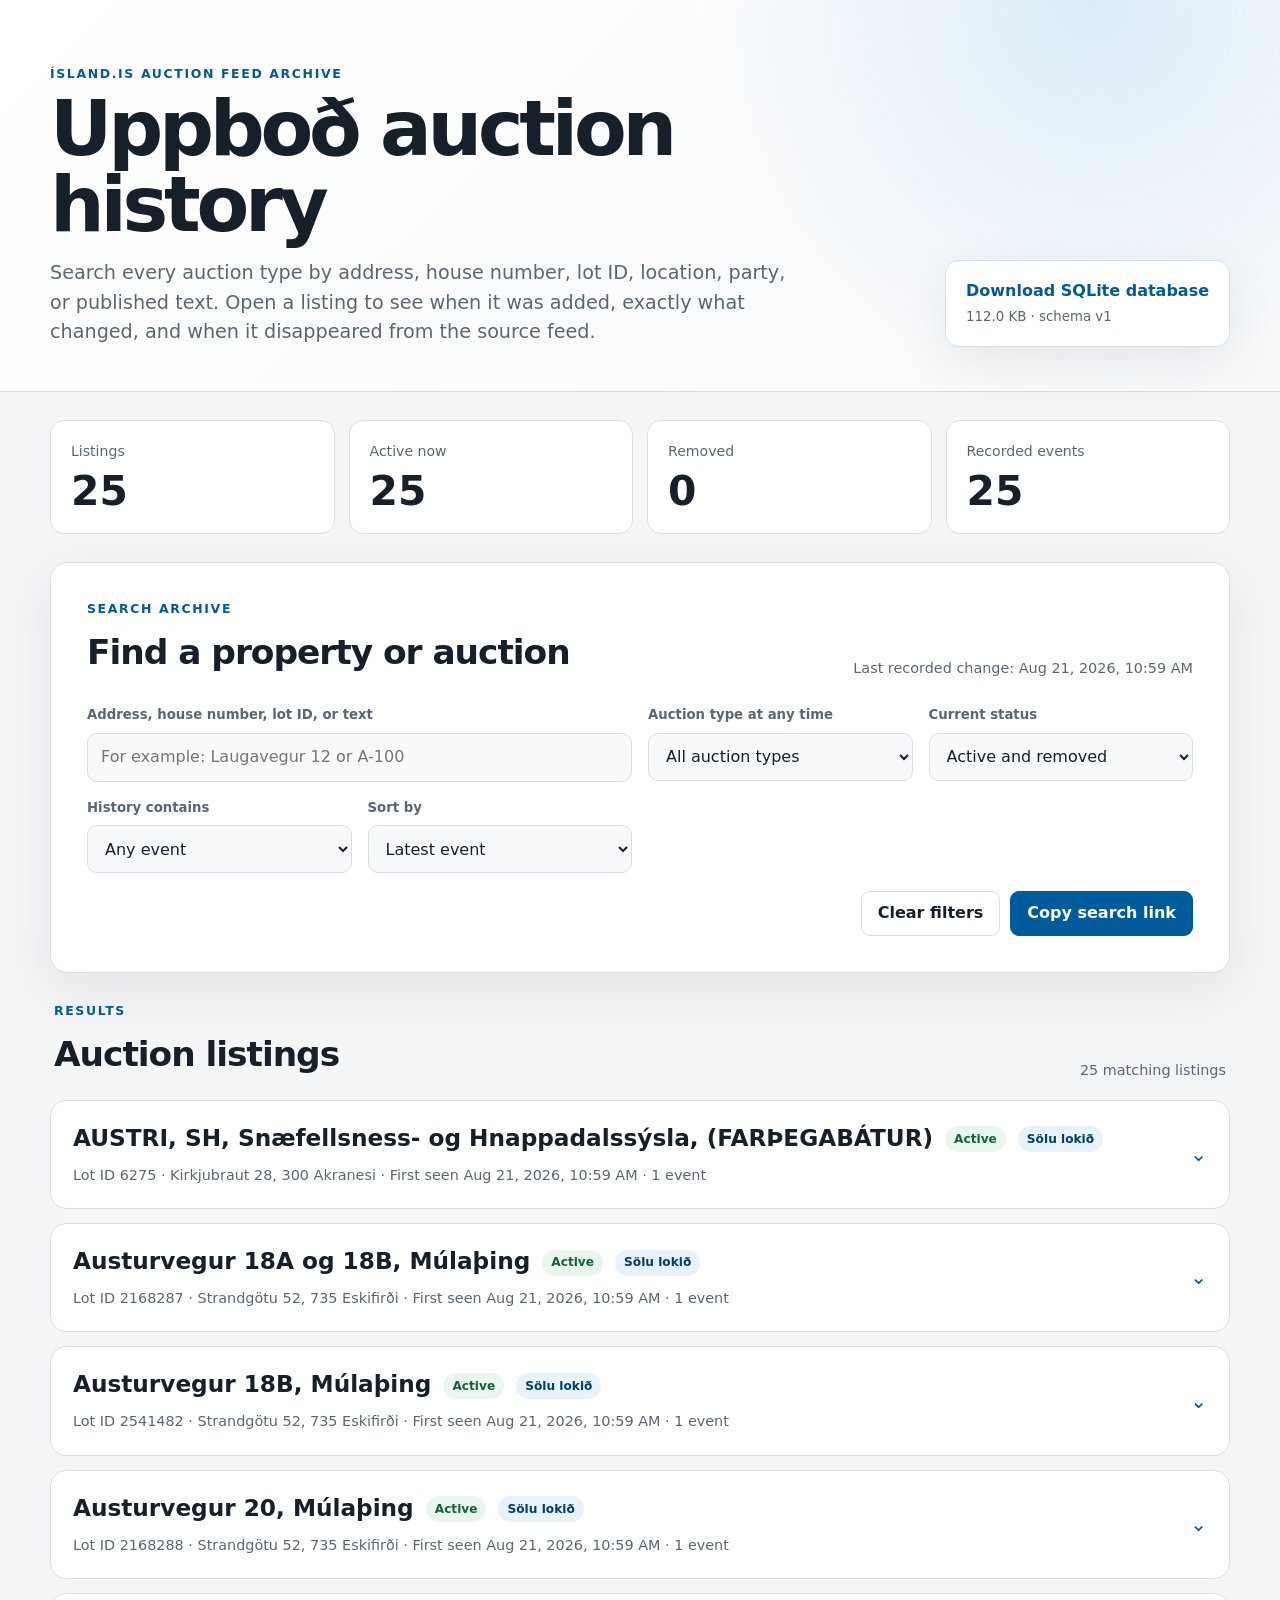
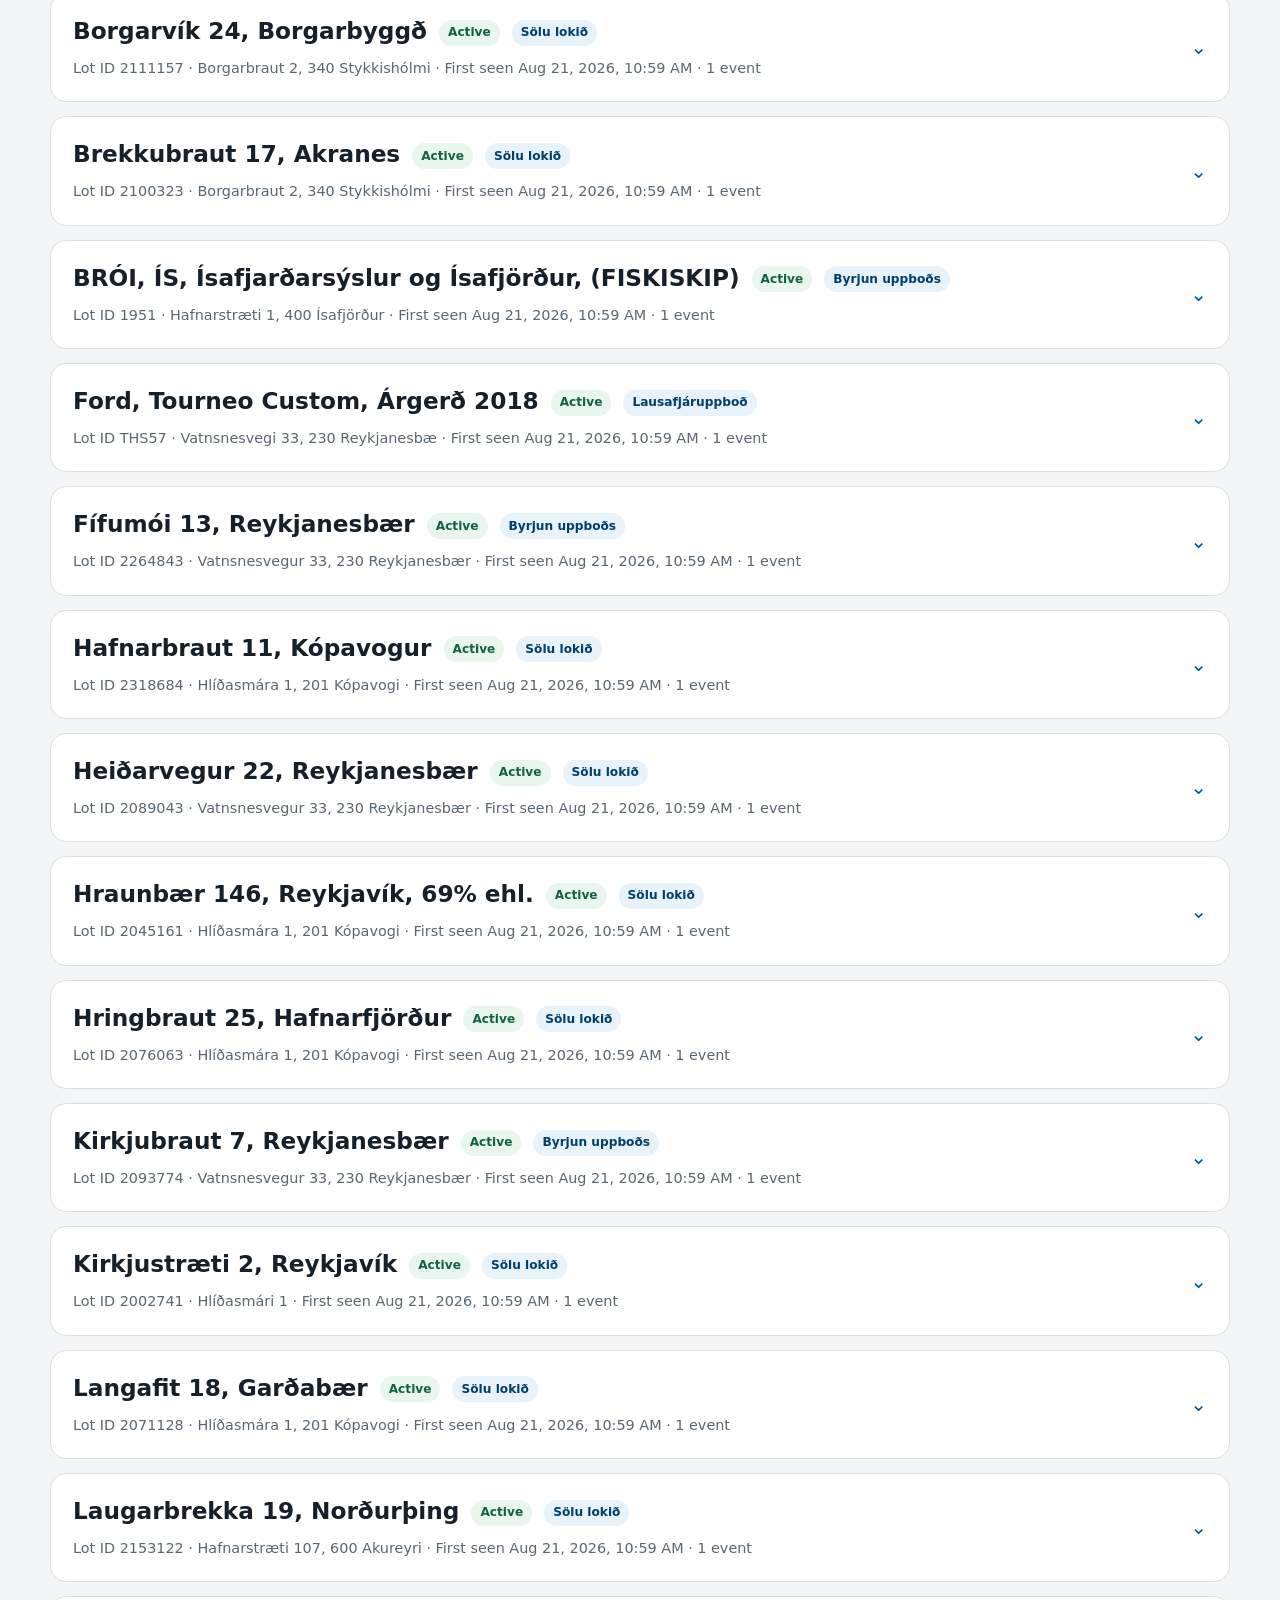
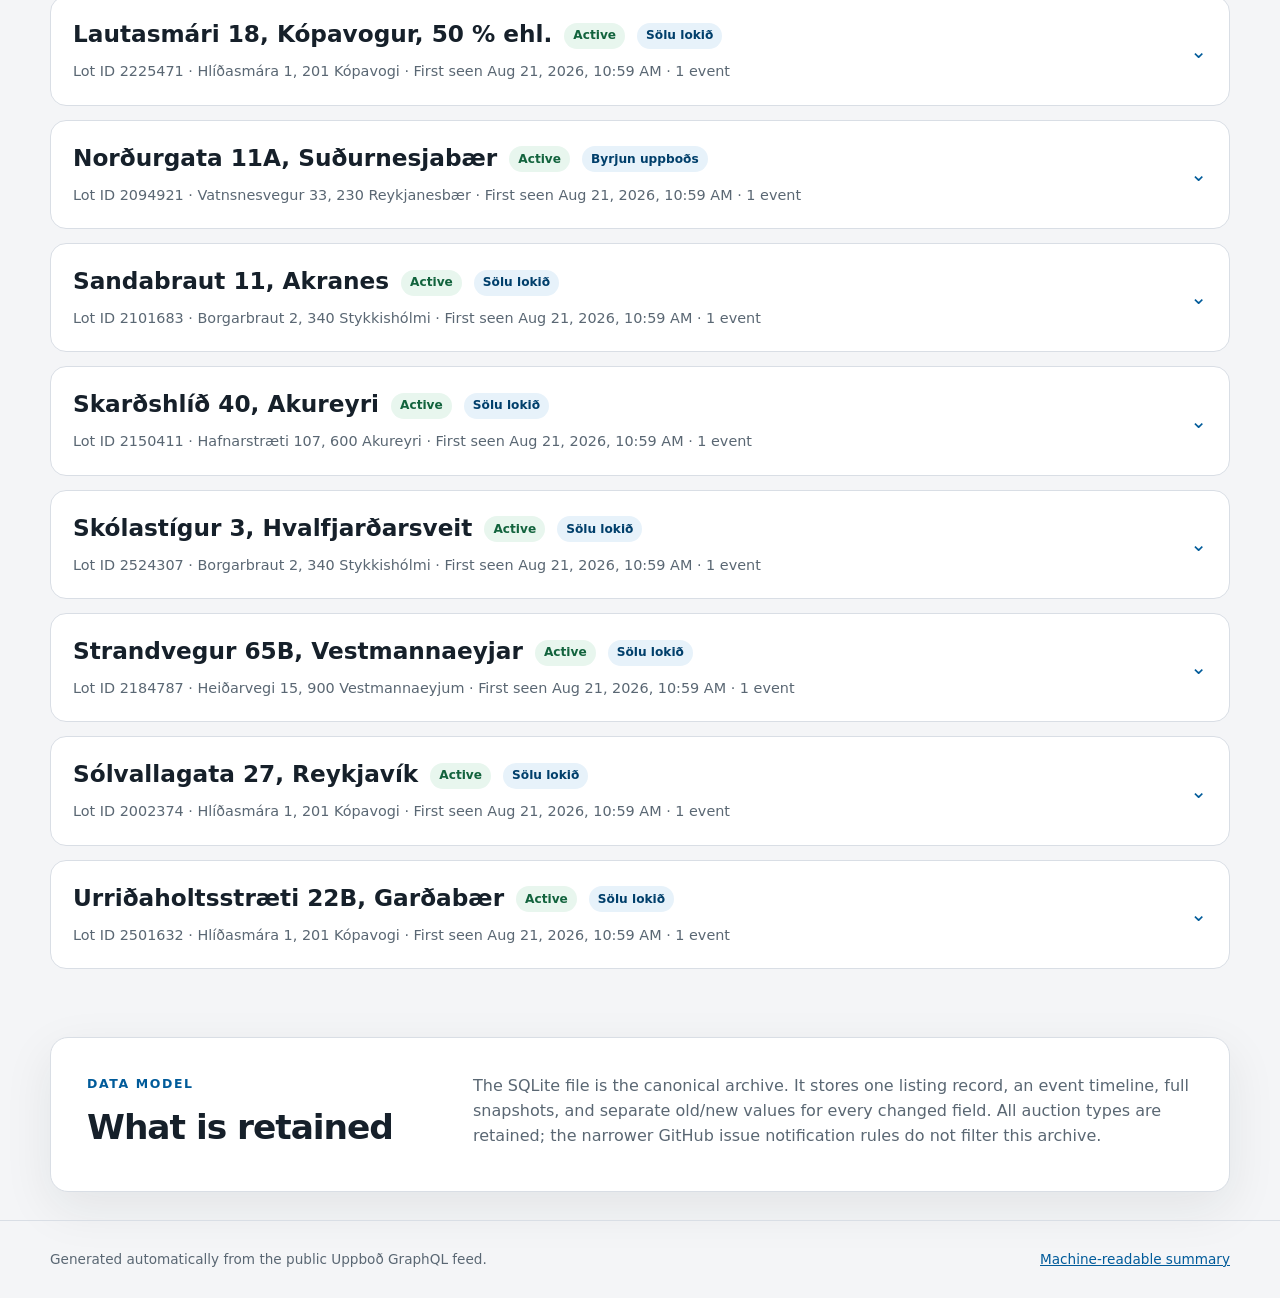
==== site/index.html @ 5421710a "data: update Uppboð history 2026-08-21T10:59:47.595000Z" ====
<!doctype html>
<html lang="en">
  <head>
    <meta charset="utf-8" />
    <meta name="viewport" content="width=device-width, initial-scale=1" />
    <meta
      name="description"
      content="Search the historical Ísland.is Uppboð auction feed and inspect added, changed, and removed events for every listing."
    />
    <meta name="color-scheme" content="light dark" />
    <title>Uppboð auction history</title>
    <link rel="stylesheet" href="styles.css" />
  </head>
  <body>
    <header class="hero">
      <div class="shell hero__inner">
        <div>
          <p class="eyebrow">Ísland.is auction feed archive</p>
          <h1>Uppboð auction history</h1>
          <p class="hero__intro">
            Search every auction type by address, house number, lot ID, location,
            party, or published text. Open a listing to see when it was added,
            exactly what changed, and when it disappeared from the source feed.
          </p>
        </div>
        <a class="database-link" href="data/uppbod-history.sqlite" download>
          <span>Download SQLite database</span>
          <small id="database-size">Loading database details…</small>
        </a>
      </div>
    </header>

    <main class="shell">
      <section class="summary" aria-label="Archive summary">
        <article class="summary-card">
          <span>Listings</span>
          <strong id="summary-listings">—</strong>
        </article>
        <article class="summary-card">
          <span>Active now</span>
          <strong id="summary-active">—</strong>
        </article>
        <article class="summary-card">
          <span>Removed</span>
          <strong id="summary-removed">—</strong>
        </article>
        <article class="summary-card">
          <span>Recorded events</span>
          <strong id="summary-events">—</strong>
        </article>
      </section>

      <section class="search-panel" aria-labelledby="search-heading">
        <div class="search-panel__heading">
          <div>
            <p class="eyebrow">Search archive</p>
            <h2 id="search-heading">Find a property or auction</h2>
          </div>
          <p id="archive-updated" class="updated">Loading history…</p>
        </div>

        <div class="filters">
          <label class="field field--search">
            <span>Address, house number, lot ID, or text</span>
            <input
              id="query"
              type="search"
              inputmode="search"
              autocomplete="off"
              placeholder="For example: Laugavegur 12 or A-100"
            />
          </label>

          <label class="field">
            <span>Auction type at any time</span>
            <select id="auction-type">
              <option value="">All auction types</option>
            </select>
          </label>

          <label class="field">
            <span>Current status</span>
            <select id="status">
              <option value="">Active and removed</option>
              <option value="active">Active</option>
              <option value="removed">Removed</option>
            </select>
          </label>

          <label class="field">
            <span>History contains</span>
            <select id="event-type">
              <option value="">Any event</option>
              <option value="added">Added event</option>
              <option value="changed">Changed event</option>
              <option value="removed">Removed event</option>
            </select>
          </label>

          <label class="field">
            <span>Sort by</span>
            <select id="sort">
              <option value="latest">Latest event</option>
              <option value="first-seen">First seen</option>
              <option value="address">Address / listing name</option>
            </select>
          </label>
        </div>

        <div class="filter-actions">
          <button id="clear-filters" class="button button--quiet" type="button">
            Clear filters
          </button>
          <button id="copy-link" class="button" type="button">Copy search link</button>
        </div>
      </section>

      <section class="results-section" aria-labelledby="results-heading">
        <div class="results-heading">
          <div>
            <p class="eyebrow">Results</p>
            <h2 id="results-heading">Auction listings</h2>
          </div>
          <p id="result-count" aria-live="polite">Loading…</p>
        </div>

        <div id="load-error" class="notice notice--error" hidden></div>
        <div id="empty-state" class="notice" hidden>
          No listings match this search. Try fewer words or remove a filter.
        </div>
        <div id="results" class="results" aria-live="polite"></div>
        <div class="show-more-wrap">
          <button id="show-more" class="button" type="button" hidden>
            Show more listings
          </button>
        </div>
      </section>

      <section class="about" aria-labelledby="about-heading">
        <div>
          <p class="eyebrow">Data model</p>
          <h2 id="about-heading">What is retained</h2>
        </div>
        <p>
          The SQLite file is the canonical archive. It stores one listing record,
          an event timeline, full snapshots, and separate old/new values for every
          changed field. All auction types are retained; the narrower GitHub issue
          notification rules do not filter this archive.
        </p>
      </section>
    </main>

    <footer class="footer">
      <div class="shell footer__inner">
        <span>Generated automatically from the public Uppboð GraphQL feed.</span>
        <a href="data/summary.json">Machine-readable summary</a>
      </div>
    </footer>

    <noscript>
      <div class="shell notice notice--error">
        JavaScript is required for the browser search. The SQLite database remains
        available from the download link above.
      </div>
    </noscript>
    <script type="module" src="app.js"></script>
  </body>
</html>
---- site/styles.css ----
:root {
  color-scheme: light dark;
  --page: #f4f5f7;
  --surface: #ffffff;
  --surface-subtle: #f8f9fb;
  --text: #16202a;
  --muted: #5a6773;
  --line: #d9dee5;
  --accent: #005b9a;
  --accent-strong: #003f6b;
  --accent-soft: #e7f2fa;
  --success: #12633d;
  --success-soft: #e8f6ee;
  --warning: #885700;
  --warning-soft: #fff3d6;
  --danger: #a32626;
  --danger-soft: #fdecec;
  --shadow: 0 16px 50px rgba(22, 32, 42, 0.08);
  --radius: 18px;
  font-family:
    Inter, ui-sans-serif, system-ui, -apple-system, BlinkMacSystemFont, "Segoe UI",
    sans-serif;
}

@media (prefers-color-scheme: dark) {
  :root {
    --page: #10161c;
    --surface: #172029;
    --surface-subtle: #1d2832;
    --text: #edf2f7;
    --muted: #a9b4bf;
    --line: #36434f;
    --accent: #72b9e8;
    --accent-strong: #a6d4f2;
    --accent-soft: #18394f;
    --success: #8bd5aa;
    --success-soft: #173c2a;
    --warning: #f1c36b;
    --warning-soft: #493711;
    --danger: #ffaaaa;
    --danger-soft: #4c2323;
    --shadow: 0 16px 50px rgba(0, 0, 0, 0.28);
  }
}

* {
  box-sizing: border-box;
}

html {
  scroll-behavior: smooth;
}

body {
  margin: 0;
  background: var(--page);
  color: var(--text);
  line-height: 1.55;
}

button,
input,
select {
  font: inherit;
}

a {
  color: var(--accent);
}

.shell {
  width: min(1180px, calc(100% - 32px));
  margin-inline: auto;
}

.hero {
  padding: 64px 0 44px;
  background:
    radial-gradient(circle at 85% 0%, rgba(114, 185, 232, 0.22), transparent 34%),
    linear-gradient(135deg, var(--surface), var(--surface-subtle));
  border-bottom: 1px solid var(--line);
}

.hero__inner {
  display: grid;
  grid-template-columns: minmax(0, 1fr) auto;
  gap: 48px;
  align-items: end;
}

h1,
h2,
h3,
p {
  margin-top: 0;
}

h1 {
  max-width: 750px;
  margin-bottom: 16px;
  font-size: clamp(2.35rem, 6vw, 5.2rem);
  line-height: 0.98;
  letter-spacing: -0.055em;
}

h2 {
  margin-bottom: 0;
  font-size: clamp(1.45rem, 3vw, 2.15rem);
  letter-spacing: -0.03em;
}

h3 {
  margin-bottom: 4px;
  font-size: clamp(1.15rem, 2vw, 1.45rem);
  line-height: 1.25;
}

.eyebrow {
  margin-bottom: 8px;
  color: var(--accent);
  font-size: 0.78rem;
  font-weight: 800;
  letter-spacing: 0.13em;
  text-transform: uppercase;
}

.hero__intro {
  max-width: 760px;
  margin-bottom: 0;
  color: var(--muted);
  font-size: clamp(1rem, 2vw, 1.2rem);
}

.database-link {
  display: flex;
  min-width: 245px;
  flex-direction: column;
  gap: 4px;
  padding: 18px 20px;
  border: 1px solid var(--line);
  border-radius: 14px;
  background: var(--surface);
  box-shadow: var(--shadow);
  color: var(--text);
  text-decoration: none;
}

.database-link:hover {
  border-color: var(--accent);
}

.database-link span {
  color: var(--accent);
  font-weight: 750;
}

.database-link small {
  color: var(--muted);
}

.summary {
  display: grid;
  grid-template-columns: repeat(4, minmax(0, 1fr));
  gap: 14px;
  margin: 28px 0;
}

.summary-card {
  padding: 20px;
  border: 1px solid var(--line);
  border-radius: 14px;
  background: var(--surface);
}

.summary-card span {
  display: block;
  margin-bottom: 8px;
  color: var(--muted);
  font-size: 0.88rem;
}

.summary-card strong {
  font-size: clamp(1.7rem, 4vw, 2.55rem);
  line-height: 1;
}

.search-panel,
.about {
  margin-bottom: 28px;
  padding: clamp(22px, 4vw, 36px);
  border: 1px solid var(--line);
  border-radius: var(--radius);
  background: var(--surface);
  box-shadow: var(--shadow);
}

.search-panel__heading,
.results-heading,
.about,
.footer__inner {
  display: flex;
  justify-content: space-between;
  gap: 32px;
  align-items: end;
}

.updated,
#result-count {
  margin-bottom: 0;
  color: var(--muted);
  font-size: 0.9rem;
}

.filters {
  display: grid;
  grid-template-columns: repeat(4, minmax(0, 1fr));
  gap: 16px;
  margin-top: 26px;
}

.field {
  display: flex;
  flex-direction: column;
  gap: 7px;
}

.field--search {
  grid-column: span 2;
}

.field span {
  color: var(--muted);
  font-size: 0.83rem;
  font-weight: 700;
}

.field input,
.field select {
  width: 100%;
  min-height: 48px;
  padding: 11px 13px;
  border: 1px solid var(--line);
  border-radius: 10px;
  outline: none;
  background: var(--surface-subtle);
  color: var(--text);
}

.field input:focus,
.field select:focus,
button:focus-visible,
a:focus-visible,
summary:focus-visible {
  outline: 3px solid color-mix(in srgb, var(--accent), transparent 65%);
  outline-offset: 2px;
}

.filter-actions {
  display: flex;
  justify-content: flex-end;
  gap: 10px;
  margin-top: 18px;
}

.button {
  min-height: 42px;
  padding: 9px 16px;
  border: 1px solid var(--accent);
  border-radius: 9px;
  background: var(--accent);
  color: #fff;
  cursor: pointer;
  font-weight: 720;
}

.button:hover {
  background: var(--accent-strong);
}

.button--quiet {
  border-color: var(--line);
  background: transparent;
  color: var(--text);
}

.results-section {
  margin-bottom: 48px;
}

.results-heading {
  margin-bottom: 18px;
  padding-inline: 4px;
}

.results {
  display: grid;
  gap: 14px;
}

.listing {
  overflow: hidden;
  border: 1px solid var(--line);
  border-radius: 16px;
  background: var(--surface);
}

.listing__summary {
  display: grid;
  grid-template-columns: minmax(0, 1fr) auto;
  gap: 18px;
  padding: 22px;
  cursor: pointer;
  list-style: none;
}

.listing__summary::-webkit-details-marker {
  display: none;
}

.listing__summary:hover {
  background: var(--surface-subtle);
}

.listing__title-row,
.listing__badges,
.event__heading,
.event__meta {
  display: flex;
  flex-wrap: wrap;
  gap: 8px 12px;
  align-items: center;
}

.listing__meta,
.event__meta {
  margin: 8px 0 0;
  color: var(--muted);
  font-size: 0.9rem;
}

.listing__chevron {
  align-self: center;
  color: var(--accent);
  font-size: 1.25rem;
  transition: transform 160ms ease;
}

.listing[open] .listing__chevron {
  transform: rotate(180deg);
}

.badge {
  display: inline-flex;
  align-items: center;
  min-height: 26px;
  padding: 3px 9px;
  border-radius: 999px;
  background: var(--accent-soft);
  color: var(--accent-strong);
  font-size: 0.76rem;
  font-weight: 800;
}

.badge--active,
.badge--added {
  background: var(--success-soft);
  color: var(--success);
}

.badge--removed {
  background: var(--danger-soft);
  color: var(--danger);
}

.badge--changed {
  background: var(--warning-soft);
  color: var(--warning);
}

.listing__body {
  padding: 0 22px 24px;
  border-top: 1px solid var(--line);
}

.current-grid {
  display: grid;
  grid-template-columns: repeat(3, minmax(0, 1fr));
  gap: 12px;
  padding: 20px 0;
}

.current-item {
  min-width: 0;
  padding: 12px;
  border-radius: 10px;
  background: var(--surface-subtle);
}

.current-item span {
  display: block;
  margin-bottom: 4px;
  color: var(--muted);
  font-size: 0.75rem;
  font-weight: 700;
  text-transform: uppercase;
}

.current-item strong {
  display: block;
  overflow-wrap: anywhere;
  font-size: 0.92rem;
}

.timeline-title {
  margin: 8px 0 12px;
  font-size: 1rem;
}

.timeline {
  display: grid;
  gap: 12px;
}

.event {
  padding: 16px;
  border: 1px solid var(--line);
  border-radius: 12px;
  background: var(--surface-subtle);
}

.event__heading {
  justify-content: space-between;
}

.event__heading time {
  color: var(--muted);
  font-size: 0.82rem;
}

.change-table {
  width: 100%;
  margin-top: 12px;
  border-collapse: collapse;
  font-size: 0.88rem;
}

.change-table th,
.change-table td {
  padding: 9px 8px;
  border-top: 1px solid var(--line);
  text-align: left;
  vertical-align: top;
  overflow-wrap: anywhere;
}

.change-table th {
  color: var(--muted);
  font-size: 0.74rem;
  text-transform: uppercase;
}

.snapshot {
  margin-top: 12px;
}

.snapshot summary {
  color: var(--accent);
  cursor: pointer;
  font-size: 0.85rem;
  font-weight: 700;
}

.snapshot dl {
  display: grid;
  grid-template-columns: minmax(120px, 0.35fr) 1fr;
  gap: 6px 14px;
  margin-bottom: 0;
  font-size: 0.84rem;
}

.snapshot dt {
  color: var(--muted);
  font-weight: 700;
}

.snapshot dd {
  margin: 0;
  overflow-wrap: anywhere;
  white-space: pre-wrap;
}

.notice {
  padding: 20px;
  border: 1px solid var(--line);
  border-radius: 12px;
  background: var(--surface);
  color: var(--muted);
}

.notice--error {
  border-color: var(--danger);
  background: var(--danger-soft);
  color: var(--danger);
}

.show-more-wrap {
  display: flex;
  justify-content: center;
  margin-top: 20px;
}

.about {
  align-items: start;
}

.about > p {
  max-width: 720px;
  margin-bottom: 0;
  color: var(--muted);
}

.footer {
  padding: 28px 0;
  border-top: 1px solid var(--line);
  color: var(--muted);
  font-size: 0.85rem;
}

.footer__inner {
  align-items: center;
}

@media (max-width: 900px) {
  .hero__inner,
  .search-panel__heading,
  .results-heading,
  .about {
    align-items: start;
    flex-direction: column;
    grid-template-columns: 1fr;
  }

  .database-link {
    width: 100%;
  }

  .summary {
    grid-template-columns: repeat(2, minmax(0, 1fr));
  }

  .filters {
    grid-template-columns: repeat(2, minmax(0, 1fr));
  }

  .current-grid {
    grid-template-columns: repeat(2, minmax(0, 1fr));
  }
}

@media (max-width: 620px) {
  .hero {
    padding-top: 42px;
  }

  .shell {
    width: min(100% - 20px, 1180px);
  }

  .summary,
  .filters,
  .current-grid {
    grid-template-columns: 1fr;
  }

  .field--search {
    grid-column: auto;
  }

  .filter-actions {
    align-items: stretch;
    flex-direction: column;
  }

  .listing__summary {
    grid-template-columns: minmax(0, 1fr) auto;
    padding: 18px;
  }

  .listing__body {
    padding-inline: 18px;
  }

  .change-table,
  .change-table tbody,
  .change-table tr,
  .change-table th,
  .change-table td {
    display: block;
  }

  .change-table thead {
    display: none;
  }

  .change-table td {
    padding: 6px 0;
    border: 0;
  }

  .change-table tr {
    padding: 10px 0;
    border-top: 1px solid var(--line);
  }

  .change-table td::before {
    display: block;
    color: var(--muted);
    content: attr(data-label);
    font-size: 0.7rem;
    font-weight: 800;
    text-transform: uppercase;
  }

  .snapshot dl {
    grid-template-columns: 1fr;
  }

  .snapshot dd {
    margin-bottom: 8px;
  }

  .footer__inner {
    align-items: start;
    flex-direction: column;
  }
}
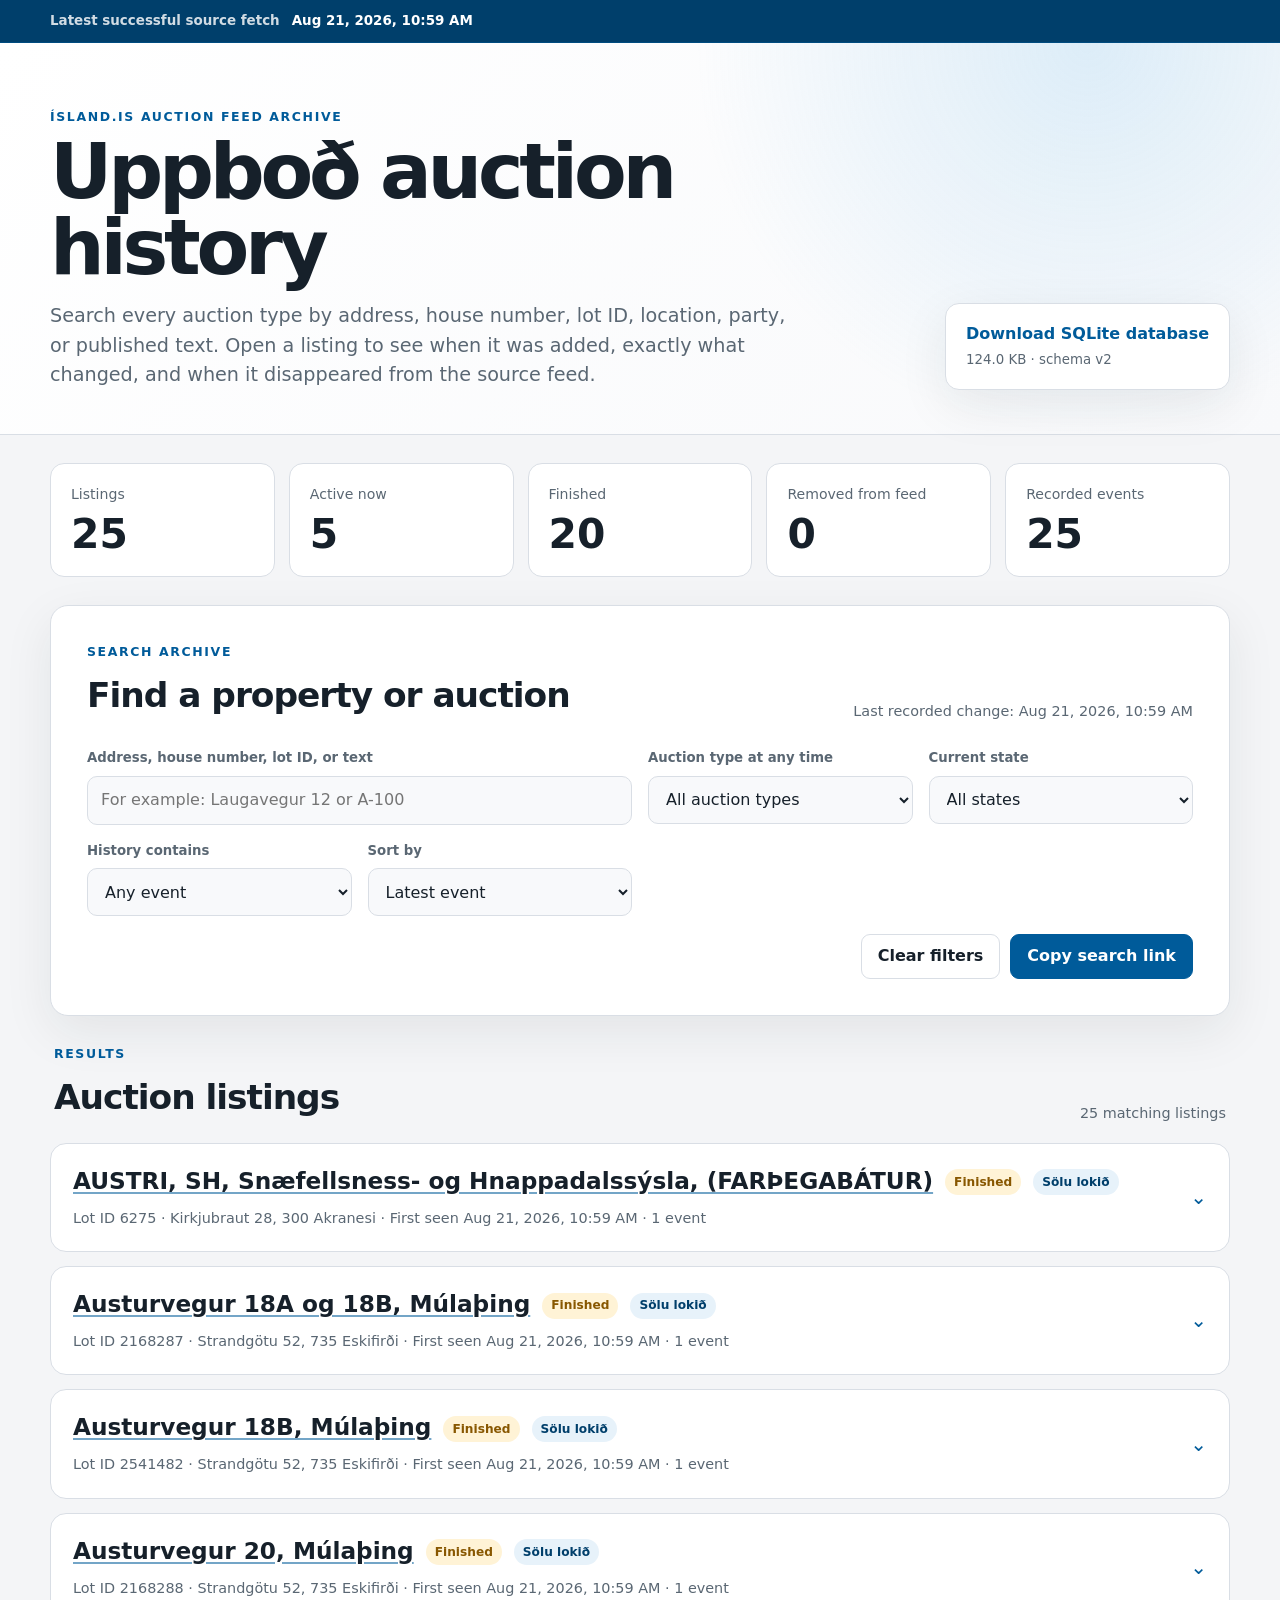
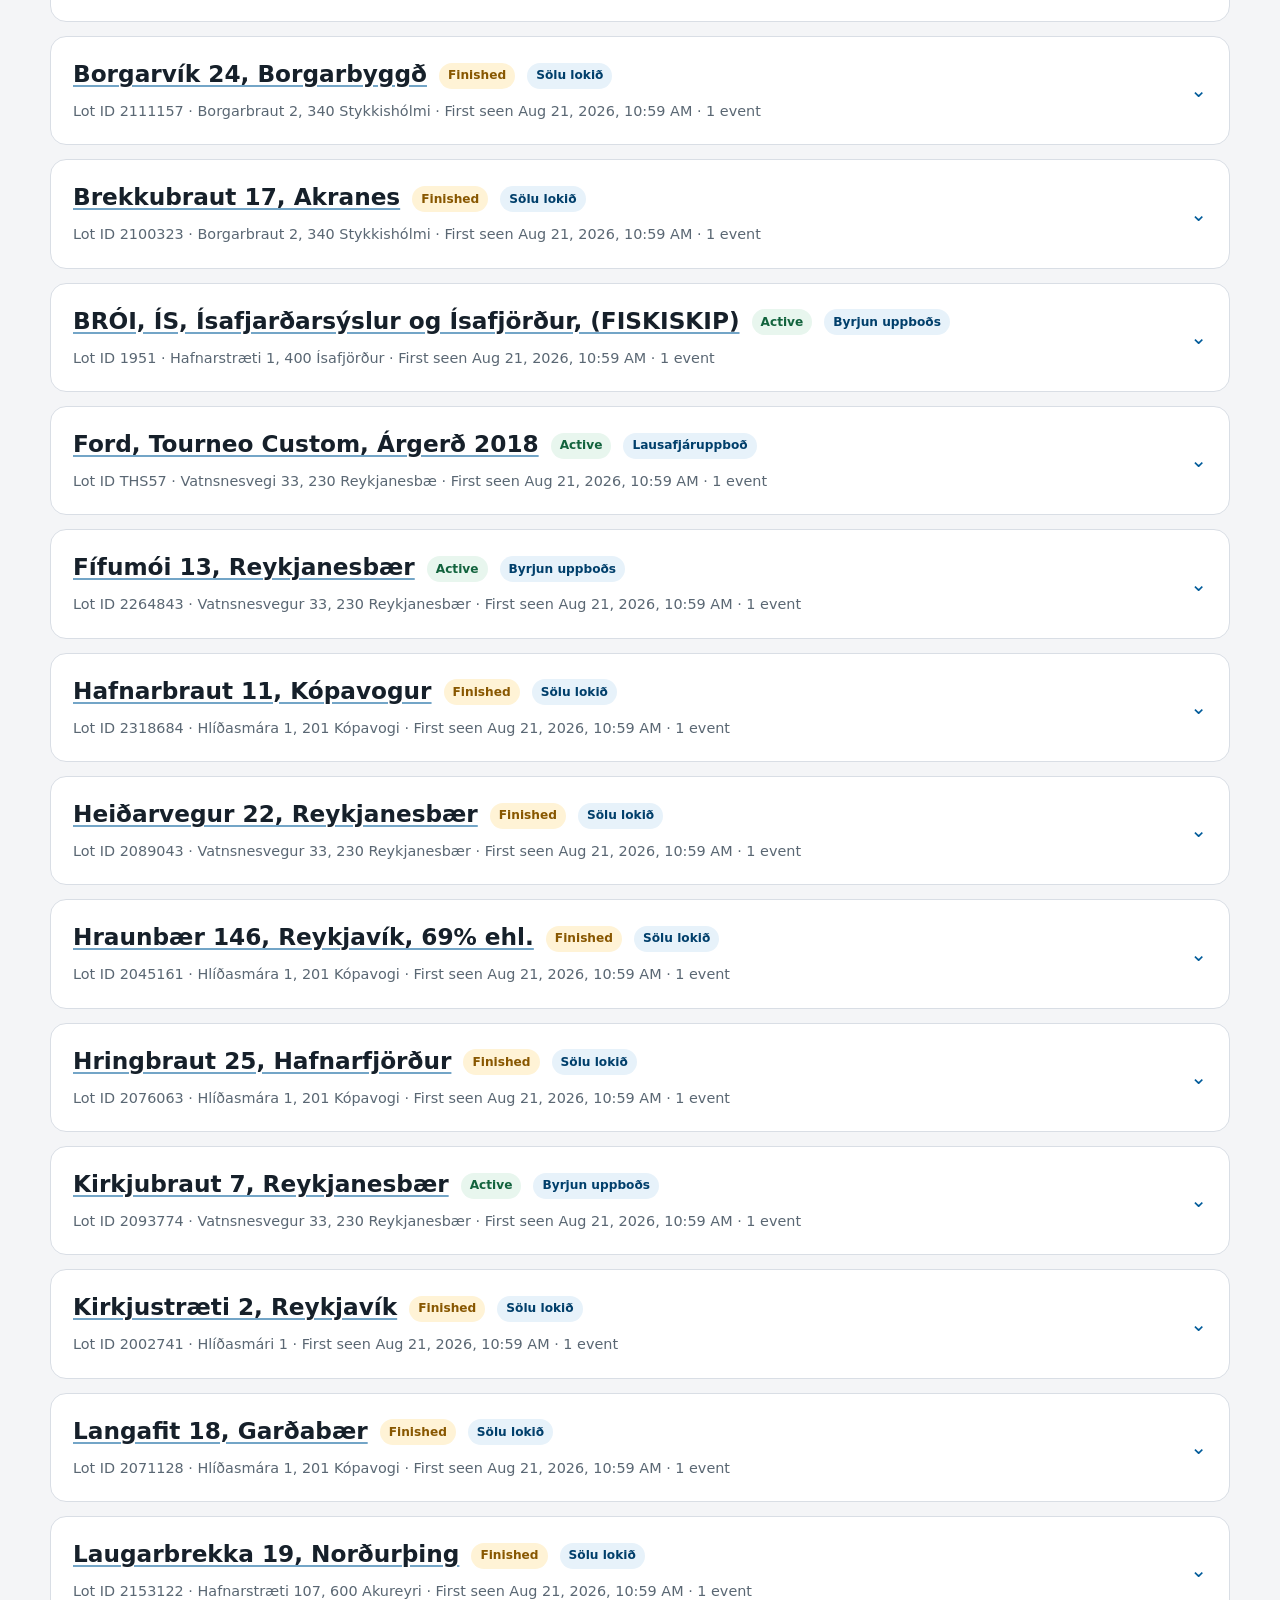
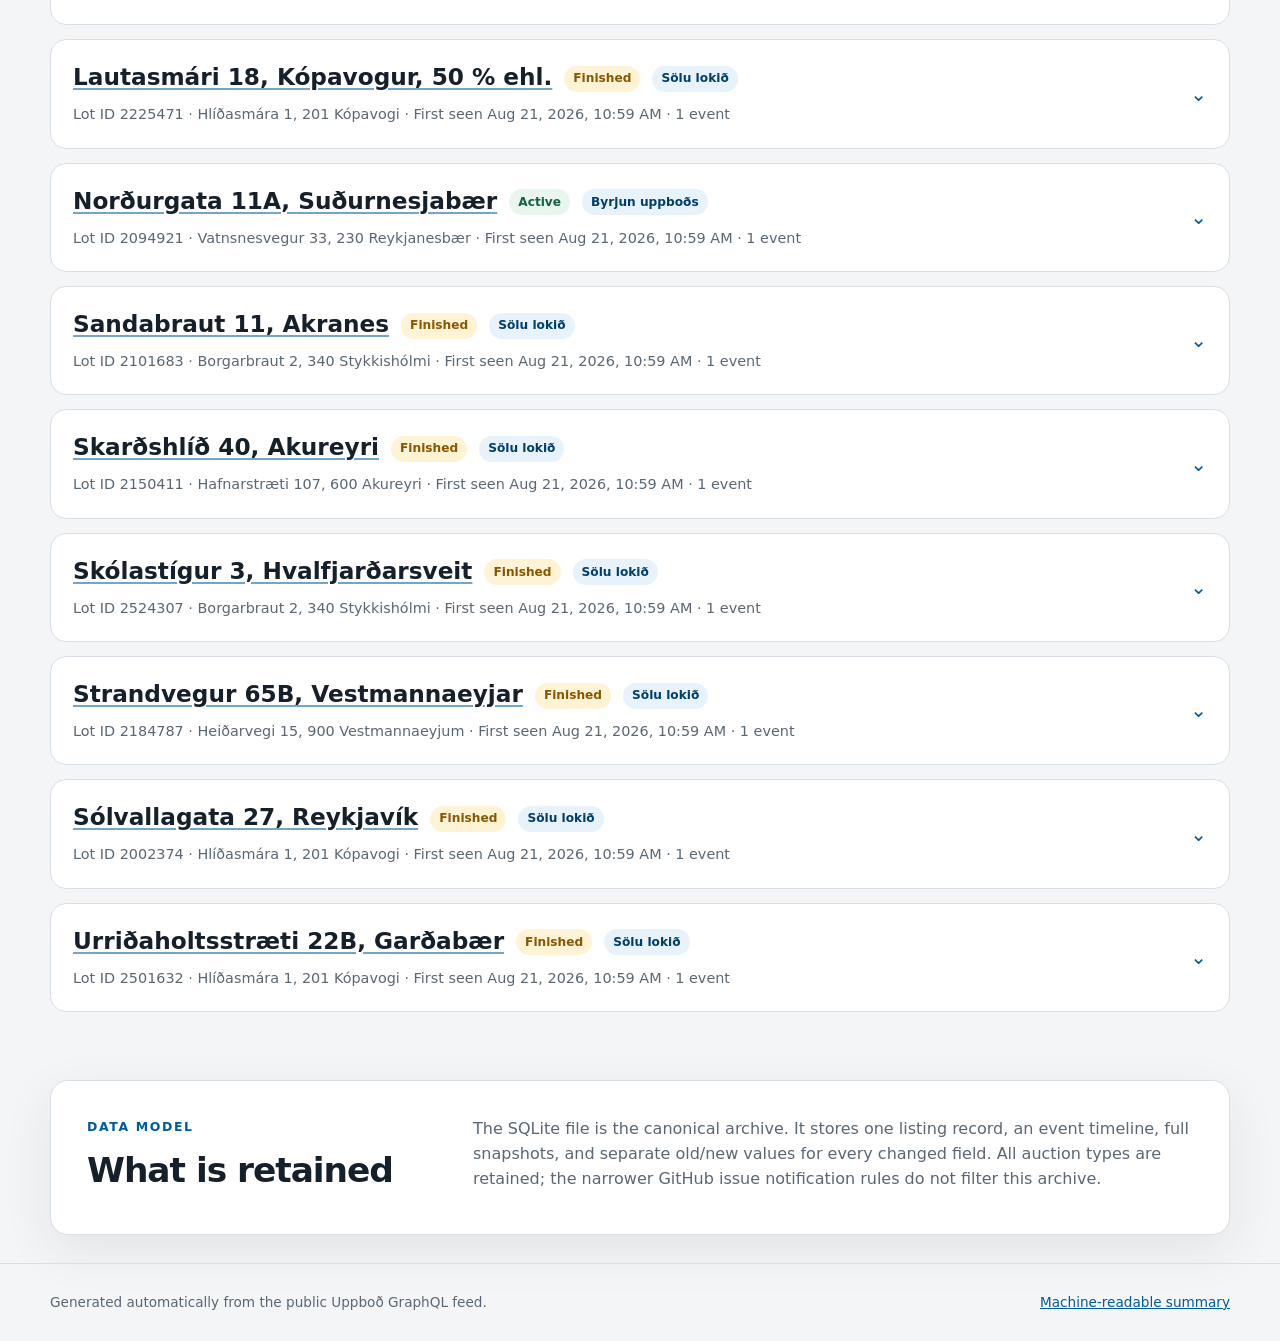
==== commit d892fd6a: "data: update Uppboð history 2026-08-21T11:48:20.581000Z" ====
--- a/site/index.html
+++ b/site/index.html
@@ -12,6 +12,16 @@
     <link rel="stylesheet" href="styles.css" />
   </head>
   <body>
+    <div class="fetch-banner" role="status" aria-live="polite">
+      <div class="shell fetch-banner__inner">
+        <span>Latest successful source fetch</span>
+        <strong>
+          <time id="latest-fetch" datetime="">Loading…</time>
+        </strong>
+        <span id="latest-source-count" class="fetch-banner__count"></span>
+      </div>
+    </div>
+
     <header class="hero">
       <div class="shell hero__inner">
         <div>
@@ -41,7 +51,11 @@
           <strong id="summary-active">—</strong>
         </article>
         <article class="summary-card">
-          <span>Removed</span>
+          <span>Finished</span>
+          <strong id="summary-finished">—</strong>
+        </article>
+        <article class="summary-card">
+          <span>Removed from feed</span>
           <strong id="summary-removed">—</strong>
         </article>
         <article class="summary-card">
@@ -79,11 +93,12 @@
           </label>
 
           <label class="field">
-            <span>Current status</span>
+            <span>Current state</span>
             <select id="status">
-              <option value="">Active and removed</option>
+              <option value="">All states</option>
               <option value="active">Active</option>
-              <option value="removed">Removed</option>
+              <option value="finished">Finished — Sölu lokið</option>
+              <option value="removed">Removed from feed</option>
             </select>
           </label>
 
--- a/site/styles.css
+++ b/site/styles.css
@@ -15,6 +15,8 @@
   --warning-soft: #fff3d6;
   --danger: #a32626;
   --danger-soft: #fdecec;
+  --banner: #003f6b;
+  --banner-text: #ffffff;
   --shadow: 0 16px 50px rgba(22, 32, 42, 0.08);
   --radius: 18px;
   font-family:
@@ -39,6 +41,8 @@
     --warning-soft: #493711;
     --danger: #ffaaaa;
     --danger-soft: #4c2323;
+    --banner: #0b3048;
+    --banner-text: #ffffff;
     --shadow: 0 16px 50px rgba(0, 0, 0, 0.28);
   }
 }
@@ -56,6 +60,32 @@
   background: var(--page);
   color: var(--text);
   line-height: 1.55;
+}
+
+.fetch-banner {
+  border-bottom: 1px solid color-mix(in srgb, var(--accent), transparent 55%);
+  background: var(--banner);
+  color: var(--banner-text);
+}
+
+.fetch-banner__inner {
+  display: flex;
+  min-height: 42px;
+  flex-wrap: wrap;
+  gap: 6px 12px;
+  align-items: center;
+  padding-block: 8px;
+  font-size: 0.84rem;
+}
+
+.fetch-banner__inner > span:first-child {
+  opacity: 0.82;
+  font-weight: 650;
+}
+
+.fetch-banner__count {
+  margin-left: auto;
+  opacity: 0.82;
 }
 
 button,
@@ -160,7 +190,7 @@
 
 .summary {
   display: grid;
-  grid-template-columns: repeat(4, minmax(0, 1fr));
+  grid-template-columns: repeat(auto-fit, minmax(165px, 1fr));
   gap: 14px;
   margin: 28px 0;
 }
@@ -321,6 +351,18 @@
   background: var(--surface-subtle);
 }
 
+.listing__title-link {
+  color: inherit;
+  text-decoration-color: color-mix(in srgb, var(--accent), transparent 45%);
+  text-decoration-thickness: 2px;
+  text-underline-offset: 3px;
+}
+
+.listing__title-link:hover {
+  color: var(--accent);
+  text-decoration-color: currentColor;
+}
+
 .listing__title-row,
 .listing__badges,
 .event__heading,
@@ -367,6 +409,11 @@
   color: var(--success);
 }
 
+.badge--finished {
+  background: var(--warning-soft);
+  color: var(--warning);
+}
+
 .badge--removed {
   background: var(--danger-soft);
   color: var(--danger);
@@ -566,6 +613,11 @@
     width: min(100% - 20px, 1180px);
   }
 
+  .fetch-banner__count {
+    width: 100%;
+    margin-left: 0;
+  }
+
   .summary,
   .filters,
   .current-grid {
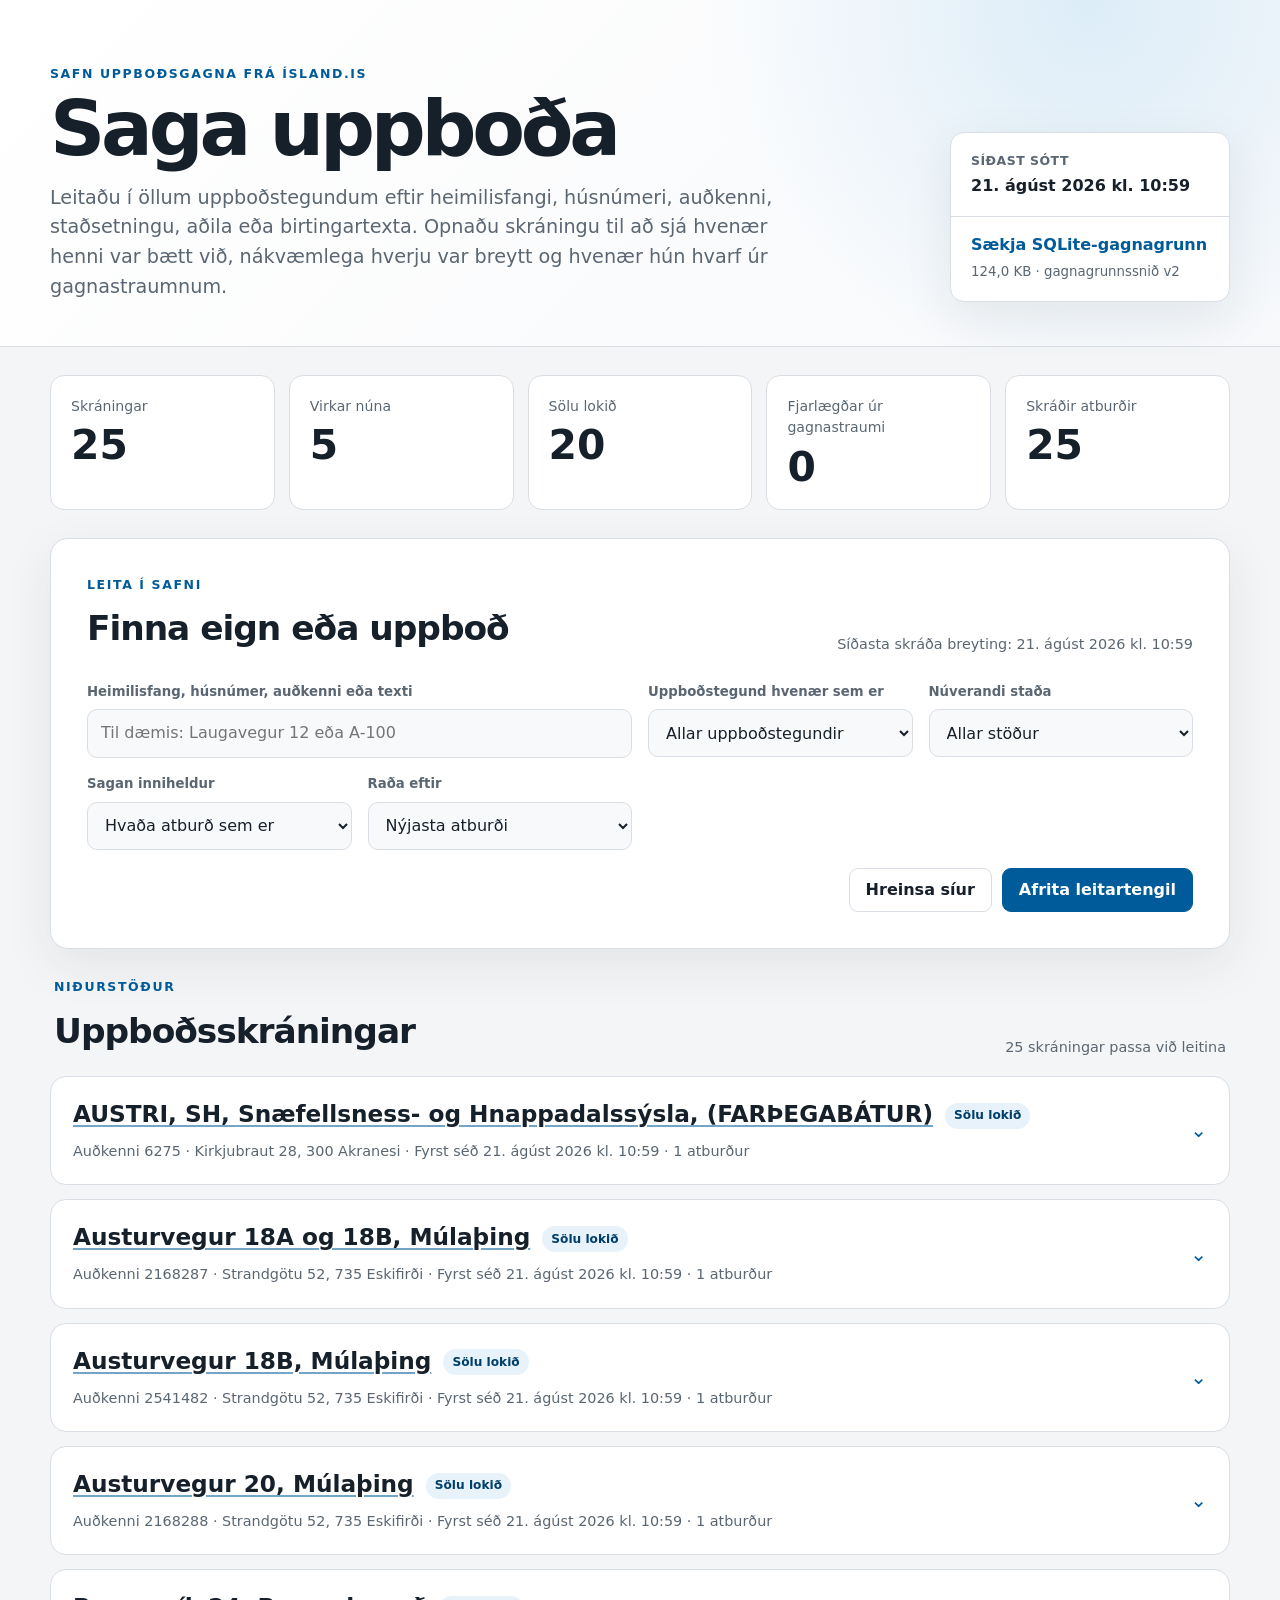
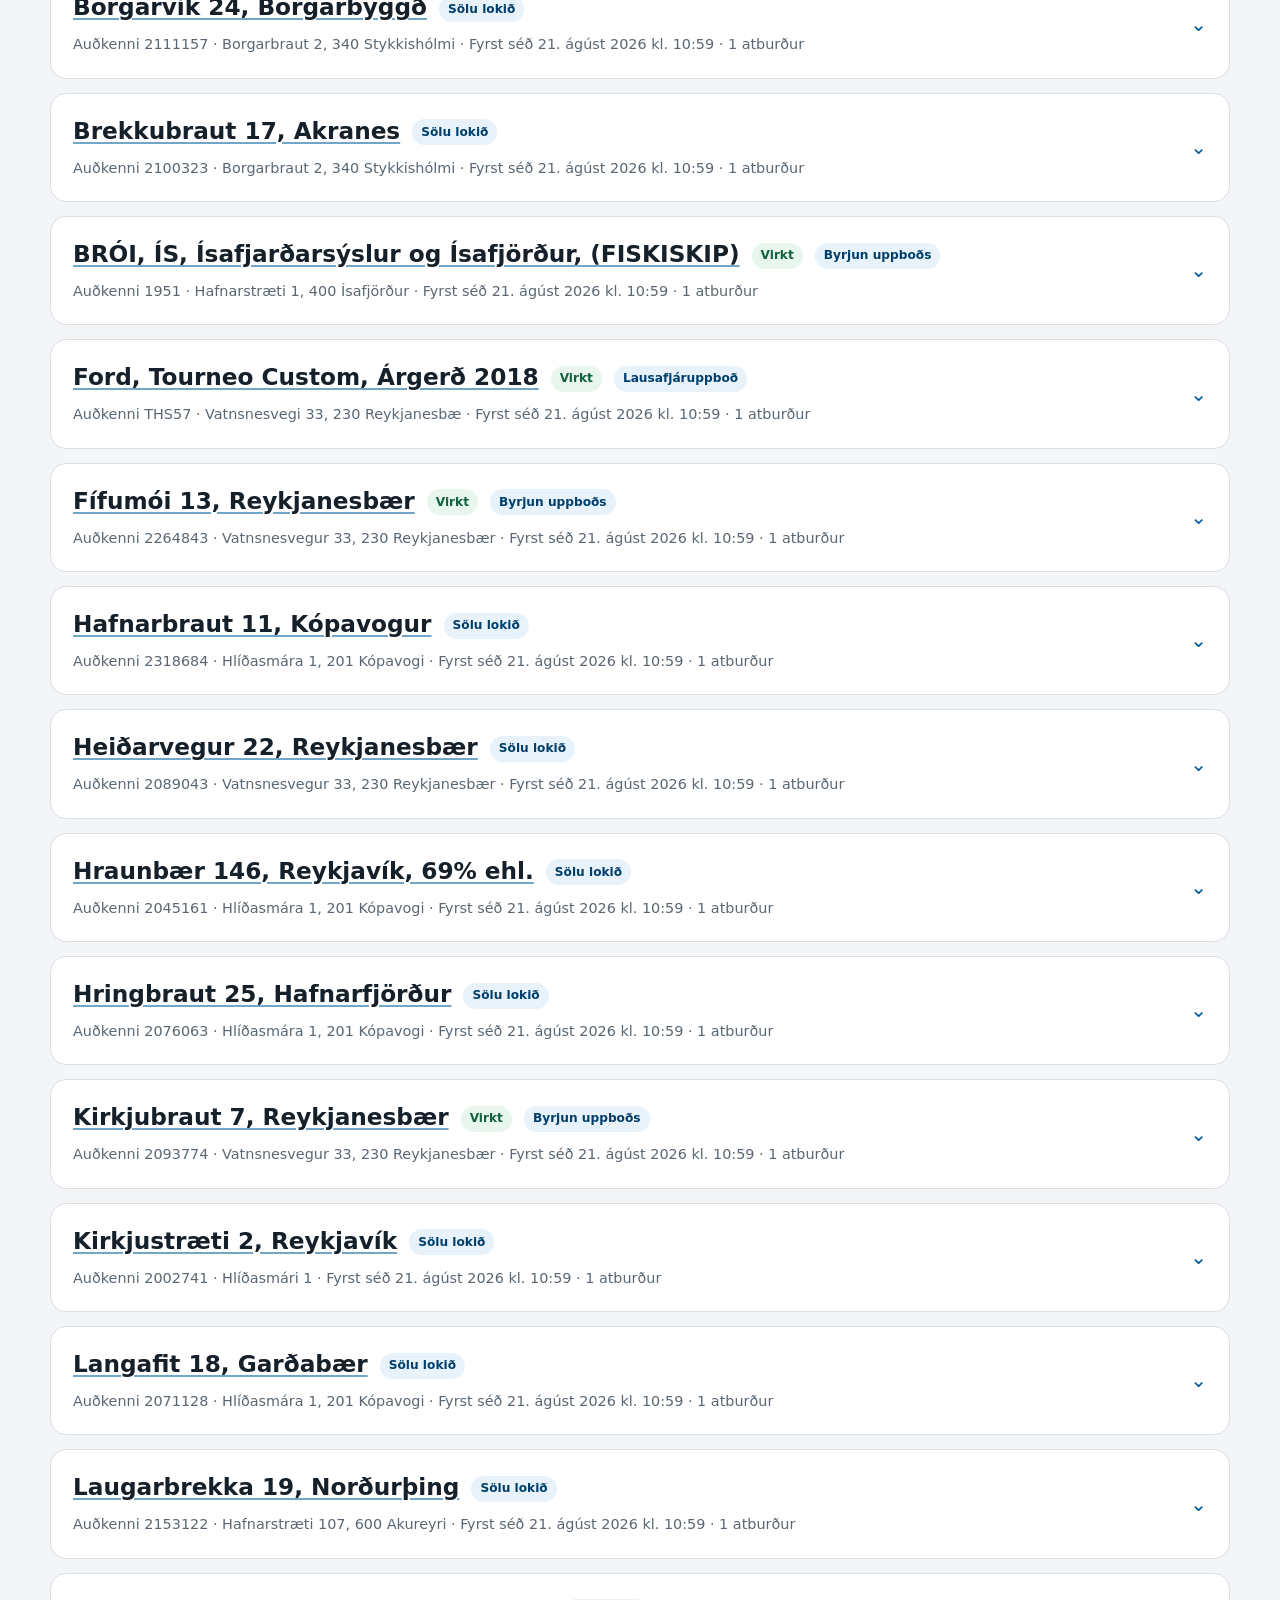
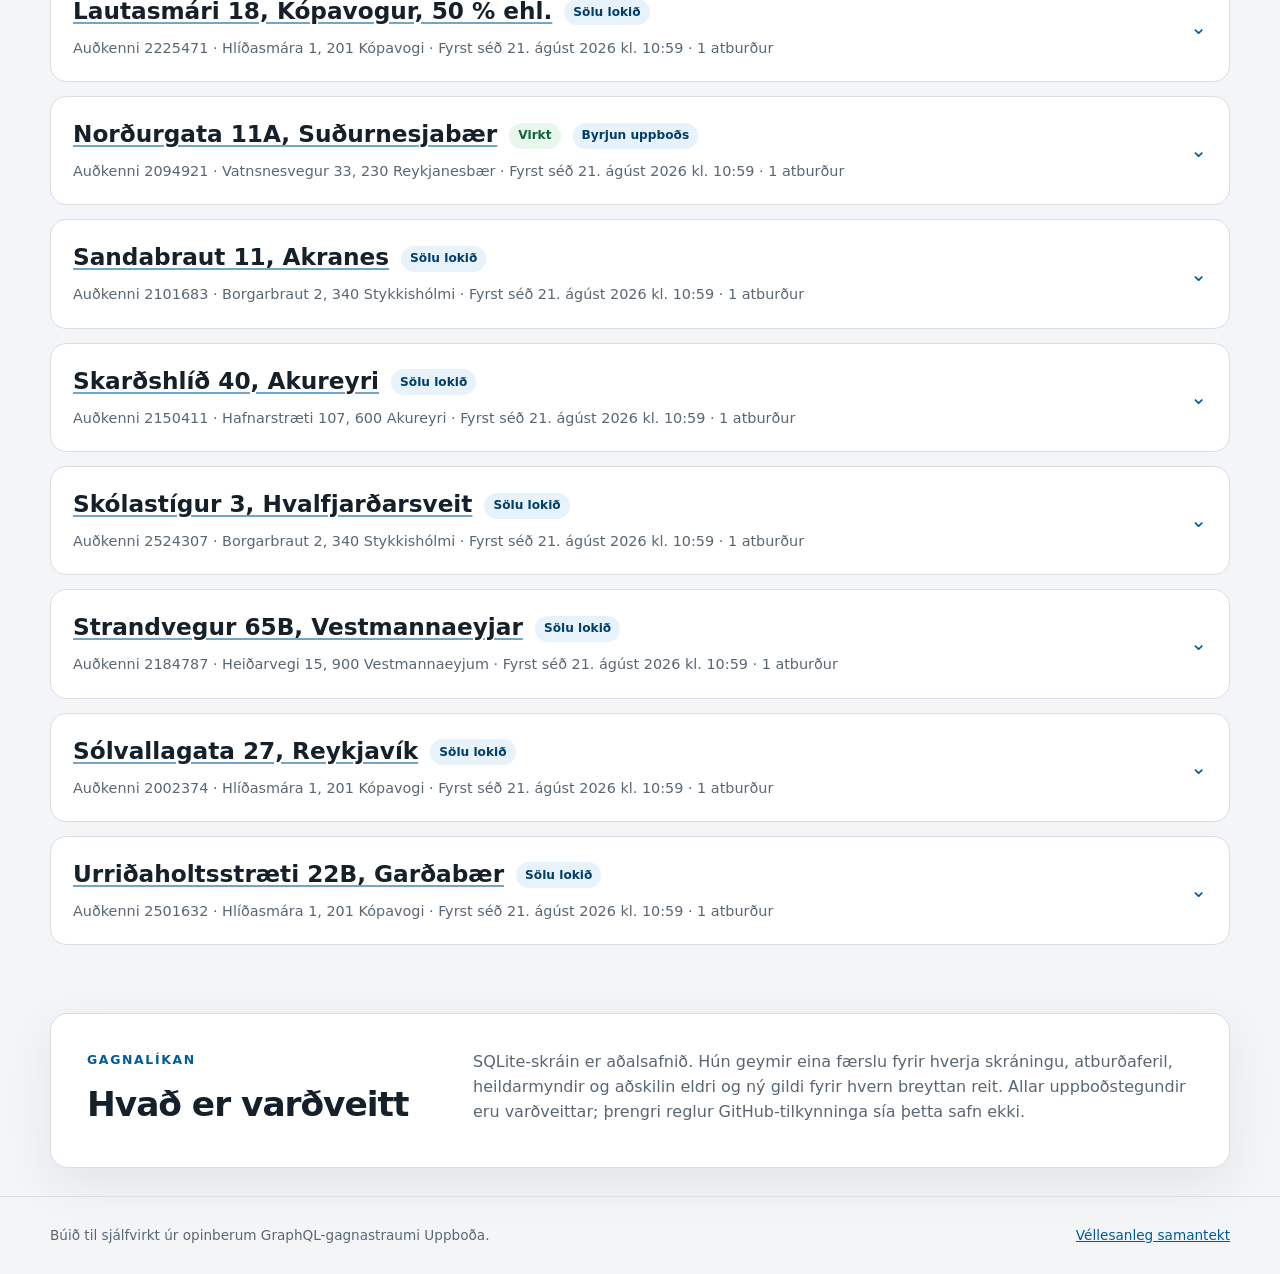
==== commit add1efb5: "data: update Uppboð history 2026-08-21T12:20:41.121000Z" ====
--- a/site/index.html
+++ b/site/index.html
@@ -1,65 +1,66 @@
 <!doctype html>
-<html lang="en">
+<html lang="is">
   <head>
     <meta charset="utf-8" />
     <meta name="viewport" content="width=device-width, initial-scale=1" />
     <meta
       name="description"
-      content="Search the historical Ísland.is Uppboð auction feed and inspect added, changed, and removed events for every listing."
+      content="Leitaðu í sögu uppboða frá Ísland.is og skoðaðu hvenær skráningum var bætt við, breytt eða þær fjarlægðar."
     />
     <meta name="color-scheme" content="light dark" />
-    <title>Uppboð auction history</title>
+    <title>Saga uppboða</title>
     <link rel="stylesheet" href="styles.css" />
   </head>
   <body>
-    <div class="fetch-banner" role="status" aria-live="polite">
-      <div class="shell fetch-banner__inner">
-        <span>Latest successful source fetch</span>
-        <strong>
-          <time id="latest-fetch" datetime="">Loading…</time>
-        </strong>
-        <span id="latest-source-count" class="fetch-banner__count"></span>
-      </div>
-    </div>
-
     <header class="hero">
       <div class="shell hero__inner">
         <div>
-          <p class="eyebrow">Ísland.is auction feed archive</p>
-          <h1>Uppboð auction history</h1>
+          <p class="eyebrow">Safn uppboðsgagna frá Ísland.is</p>
+          <h1>Saga uppboða</h1>
           <p class="hero__intro">
-            Search every auction type by address, house number, lot ID, location,
-            party, or published text. Open a listing to see when it was added,
-            exactly what changed, and when it disappeared from the source feed.
+            Leitaðu í öllum uppboðstegundum eftir heimilisfangi, húsnúmeri,
+            auðkenni, staðsetningu, aðila eða birtingartexta. Opnaðu skráningu
+            til að sjá hvenær henni var bætt við, nákvæmlega hverju var breytt
+            og hvenær hún hvarf úr gagnastraumnum.
           </p>
         </div>
-        <a class="database-link" href="data/uppbod-history.sqlite" download>
-          <span>Download SQLite database</span>
-          <small id="database-size">Loading database details…</small>
-        </a>
+
+        <aside class="database-panel" aria-label="Síðasta gagnasöfnun og niðurhal">
+          <div class="latest-fetch-card" role="status" aria-live="polite">
+            <span>Síðast sótt</span>
+            <strong>
+              <time id="latest-fetch" datetime="">Hleður…</time>
+            </strong>
+            <small id="latest-source-count"></small>
+          </div>
+          <a class="database-link" href="data/uppbod-history.sqlite" download>
+            <span>Sækja SQLite-gagnagrunn</span>
+            <small id="database-size">Hleður upplýsingum um gagnagrunn…</small>
+          </a>
+        </aside>
       </div>
     </header>
 
     <main class="shell">
-      <section class="summary" aria-label="Archive summary">
+      <section class="summary" aria-label="Samantekt safns">
         <article class="summary-card">
-          <span>Listings</span>
+          <span>Skráningar</span>
           <strong id="summary-listings">—</strong>
         </article>
         <article class="summary-card">
-          <span>Active now</span>
+          <span>Virkar núna</span>
           <strong id="summary-active">—</strong>
         </article>
         <article class="summary-card">
-          <span>Finished</span>
+          <span>Sölu lokið</span>
           <strong id="summary-finished">—</strong>
         </article>
         <article class="summary-card">
-          <span>Removed from feed</span>
+          <span>Fjarlægðar úr gagnastraumi</span>
           <strong id="summary-removed">—</strong>
         </article>
         <article class="summary-card">
-          <span>Recorded events</span>
+          <span>Skráðir atburðir</span>
           <strong id="summary-events">—</strong>
         </article>
       </section>
@@ -67,115 +68,119 @@
       <section class="search-panel" aria-labelledby="search-heading">
         <div class="search-panel__heading">
           <div>
-            <p class="eyebrow">Search archive</p>
-            <h2 id="search-heading">Find a property or auction</h2>
+            <p class="eyebrow">Leita í safni</p>
+            <h2 id="search-heading">Finna eign eða uppboð</h2>
           </div>
-          <p id="archive-updated" class="updated">Loading history…</p>
+          <p id="archive-updated" class="updated">Hleður sögu…</p>
         </div>
 
         <div class="filters">
           <label class="field field--search">
-            <span>Address, house number, lot ID, or text</span>
+            <span>Heimilisfang, húsnúmer, auðkenni eða texti</span>
             <input
               id="query"
               type="search"
               inputmode="search"
               autocomplete="off"
-              placeholder="For example: Laugavegur 12 or A-100"
+              placeholder="Til dæmis: Laugavegur 12 eða A-100"
             />
           </label>
 
           <label class="field">
-            <span>Auction type at any time</span>
+            <span>Uppboðstegund hvenær sem er</span>
             <select id="auction-type">
-              <option value="">All auction types</option>
+              <option value="">Allar uppboðstegundir</option>
             </select>
           </label>
 
           <label class="field">
-            <span>Current state</span>
+            <span>Núverandi staða</span>
             <select id="status">
-              <option value="">All states</option>
-              <option value="active">Active</option>
-              <option value="finished">Finished — Sölu lokið</option>
-              <option value="removed">Removed from feed</option>
+              <option value="">Allar stöður</option>
+              <option value="active">Virkt</option>
+              <option value="finished">Sölu lokið</option>
+              <option value="removed">Fjarlægt úr gagnastraumi</option>
             </select>
           </label>
 
           <label class="field">
-            <span>History contains</span>
+            <span>Sagan inniheldur</span>
             <select id="event-type">
-              <option value="">Any event</option>
-              <option value="added">Added event</option>
-              <option value="changed">Changed event</option>
-              <option value="removed">Removed event</option>
+              <option value="">Hvaða atburð sem er</option>
+              <option value="added">Bætt við</option>
+              <option value="changed">Breytt</option>
+              <option value="removed">Fjarlægt</option>
             </select>
           </label>
 
           <label class="field">
-            <span>Sort by</span>
+            <span>Raða eftir</span>
             <select id="sort">
-              <option value="latest">Latest event</option>
-              <option value="first-seen">First seen</option>
-              <option value="address">Address / listing name</option>
+              <option value="latest">Nýjasta atburði</option>
+              <option value="first-seen">Fyrst séð</option>
+              <option value="address">Heimilisfangi / heiti</option>
             </select>
           </label>
         </div>
 
         <div class="filter-actions">
           <button id="clear-filters" class="button button--quiet" type="button">
-            Clear filters
+            Hreinsa síur
           </button>
-          <button id="copy-link" class="button" type="button">Copy search link</button>
+          <button id="copy-link" class="button" type="button">
+            Afrita leitartengil
+          </button>
         </div>
       </section>
 
       <section class="results-section" aria-labelledby="results-heading">
         <div class="results-heading">
           <div>
-            <p class="eyebrow">Results</p>
-            <h2 id="results-heading">Auction listings</h2>
+            <p class="eyebrow">Niðurstöður</p>
+            <h2 id="results-heading">Uppboðsskráningar</h2>
           </div>
-          <p id="result-count" aria-live="polite">Loading…</p>
+          <p id="result-count" aria-live="polite">Hleður…</p>
         </div>
 
         <div id="load-error" class="notice notice--error" hidden></div>
         <div id="empty-state" class="notice" hidden>
-          No listings match this search. Try fewer words or remove a filter.
+          Engar skráningar passa við leitina. Prófaðu færri leitarorð eða
+          fjarlægðu síu.
         </div>
         <div id="results" class="results" aria-live="polite"></div>
         <div class="show-more-wrap">
           <button id="show-more" class="button" type="button" hidden>
-            Show more listings
+            Sýna fleiri skráningar
           </button>
         </div>
       </section>
 
       <section class="about" aria-labelledby="about-heading">
         <div>
-          <p class="eyebrow">Data model</p>
-          <h2 id="about-heading">What is retained</h2>
+          <p class="eyebrow">Gagnalíkan</p>
+          <h2 id="about-heading">Hvað er varðveitt</h2>
         </div>
         <p>
-          The SQLite file is the canonical archive. It stores one listing record,
-          an event timeline, full snapshots, and separate old/new values for every
-          changed field. All auction types are retained; the narrower GitHub issue
-          notification rules do not filter this archive.
+          SQLite-skráin er aðalsafnið. Hún geymir eina færslu fyrir hverja
+          skráningu, atburðaferil, heildarmyndir og aðskilin eldri og ný gildi
+          fyrir hvern breyttan reit. Allar uppboðstegundir eru varðveittar;
+          þrengri reglur GitHub-tilkynninga sía þetta safn ekki.
         </p>
       </section>
     </main>
 
     <footer class="footer">
       <div class="shell footer__inner">
-        <span>Generated automatically from the public Uppboð GraphQL feed.</span>
-        <a href="data/summary.json">Machine-readable summary</a>
+        <span>Búið til sjálfvirkt úr opinberum GraphQL-gagnastraumi Uppboða.</span>
+        <a href="data/summary.json">Véllesanleg samantekt</a>
       </div>
     </footer>
 
     <noscript>
       <div class="shell notice notice--error">
-        JavaScript is required for the browser search. The SQLite database remains
-        available from the download link above.
+        JavaScript þarf að vera virkt til að leitin virki í vafra.
+        SQLite-gagnagrunnurinn er áfram aðgengilegur í niðurhalshlekknum hér að
+        ofan.
       </div>
     </noscript>
     <script type="module" src="app.js"></script>
--- a/site/styles.css
+++ b/site/styles.css
@@ -15,8 +15,6 @@
   --warning-soft: #fff3d6;
   --danger: #a32626;
   --danger-soft: #fdecec;
-  --banner: #003f6b;
-  --banner-text: #ffffff;
   --shadow: 0 16px 50px rgba(22, 32, 42, 0.08);
   --radius: 18px;
   font-family:
@@ -41,8 +39,6 @@
     --warning-soft: #493711;
     --danger: #ffaaaa;
     --danger-soft: #4c2323;
-    --banner: #0b3048;
-    --banner-text: #ffffff;
     --shadow: 0 16px 50px rgba(0, 0, 0, 0.28);
   }
 }
@@ -60,32 +56,6 @@
   background: var(--page);
   color: var(--text);
   line-height: 1.55;
-}
-
-.fetch-banner {
-  border-bottom: 1px solid color-mix(in srgb, var(--accent), transparent 55%);
-  background: var(--banner);
-  color: var(--banner-text);
-}
-
-.fetch-banner__inner {
-  display: flex;
-  min-height: 42px;
-  flex-wrap: wrap;
-  gap: 6px 12px;
-  align-items: center;
-  padding-block: 8px;
-  font-size: 0.84rem;
-}
-
-.fetch-banner__inner > span:first-child {
-  opacity: 0.82;
-  font-weight: 650;
-}
-
-.fetch-banner__count {
-  margin-left: auto;
-  opacity: 0.82;
 }
 
 button,
@@ -161,22 +131,58 @@
   font-size: clamp(1rem, 2vw, 1.2rem);
 }
 
-.database-link {
+.database-panel {
   display: flex;
-  min-width: 245px;
+  min-width: 280px;
+  overflow: hidden;
   flex-direction: column;
-  gap: 4px;
-  padding: 18px 20px;
   border: 1px solid var(--line);
   border-radius: 14px;
   background: var(--surface);
   box-shadow: var(--shadow);
+}
+
+.latest-fetch-card {
+  padding: 18px 20px 16px;
+  border-bottom: 1px solid var(--line);
+}
+
+.latest-fetch-card > span {
+  display: block;
+  margin-bottom: 4px;
+  color: var(--muted);
+  font-size: 0.78rem;
+  font-weight: 750;
+  letter-spacing: 0.04em;
+  text-transform: uppercase;
+}
+
+.latest-fetch-card strong {
+  display: block;
+  font-size: 1rem;
+  line-height: 1.35;
+}
+
+.latest-fetch-card small {
+  display: block;
+  margin-top: 4px;
+  color: var(--muted);
+}
+
+.database-link {
+  display: flex;
+  min-width: 0;
+  flex-direction: column;
+  gap: 4px;
+  padding: 16px 20px 18px;
+  background: transparent;
   color: var(--text);
   text-decoration: none;
+  transition: background-color 140ms ease;
 }
 
 .database-link:hover {
-  border-color: var(--accent);
+  background: var(--surface-subtle);
 }
 
 .database-link span {
@@ -409,10 +415,6 @@
   color: var(--success);
 }
 
-.badge--finished {
-  background: var(--warning-soft);
-  color: var(--warning);
-}
 
 .badge--removed {
   background: var(--danger-soft);
@@ -587,7 +589,7 @@
     grid-template-columns: 1fr;
   }
 
-  .database-link {
+  .database-panel {
     width: 100%;
   }
 
@@ -613,10 +615,6 @@
     width: min(100% - 20px, 1180px);
   }
 
-  .fetch-banner__count {
-    width: 100%;
-    margin-left: 0;
-  }
 
   .summary,
   .filters,
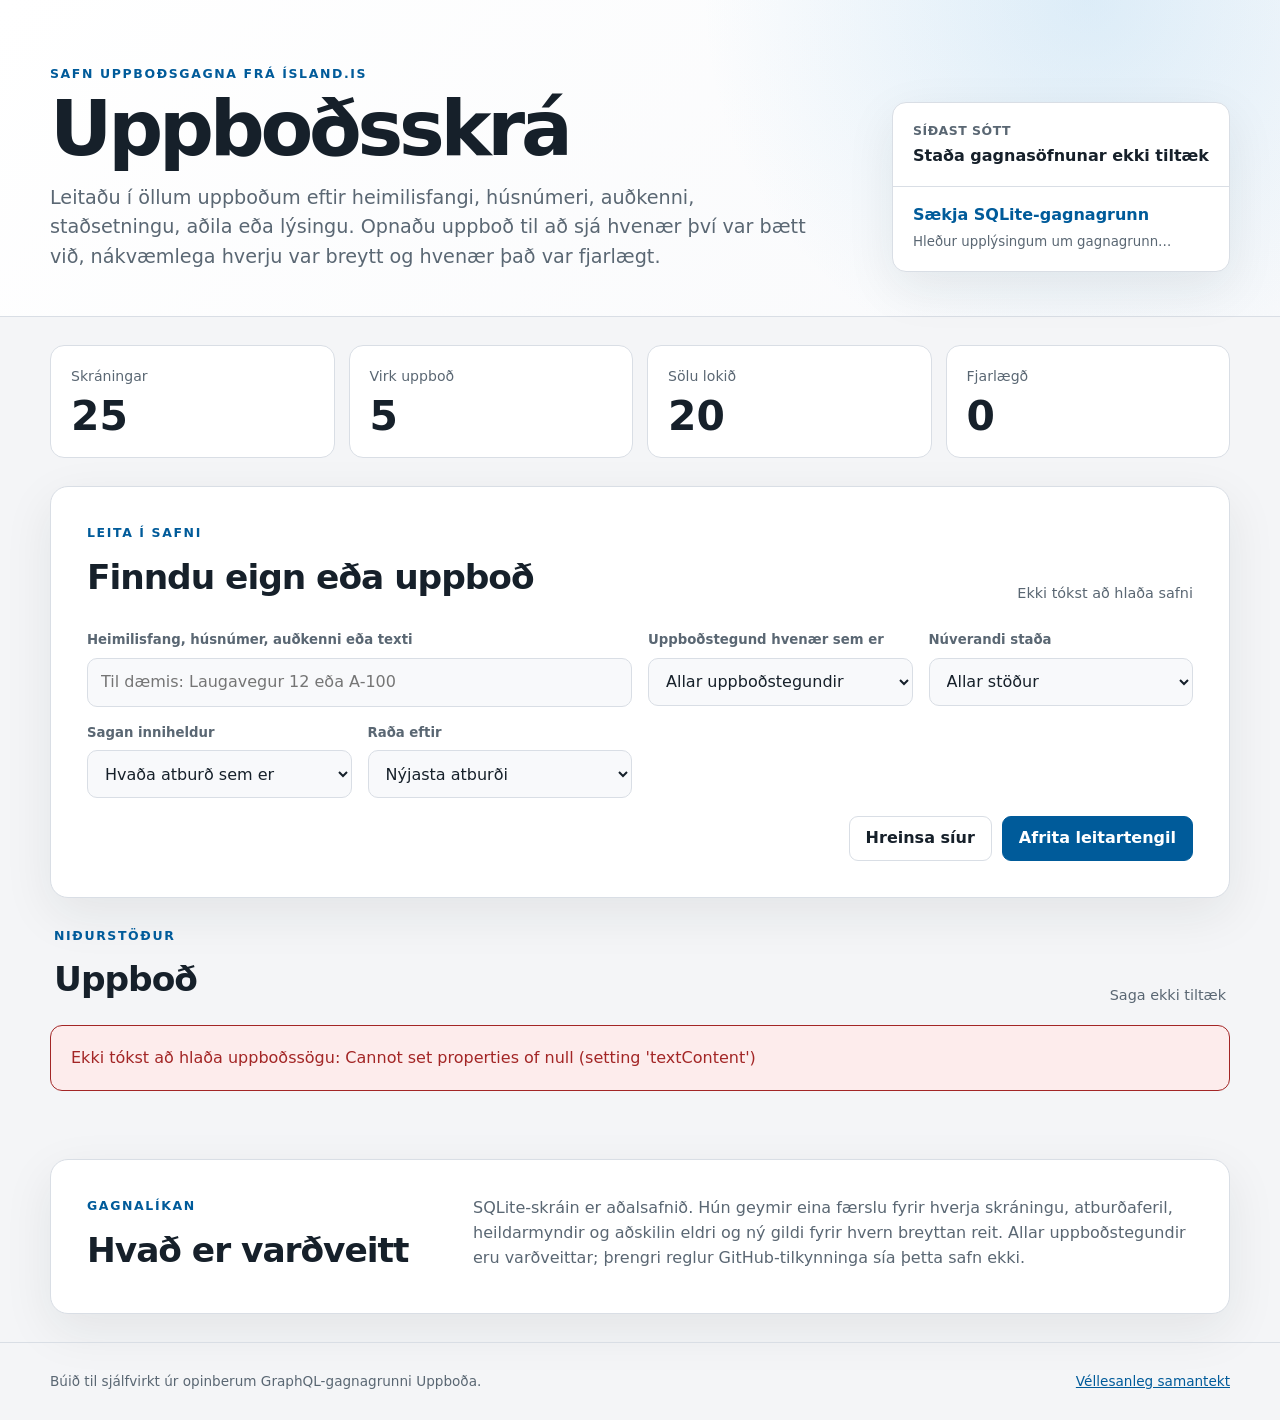
==== commit 66488d12: "data: update Uppboð history 2026-08-21T12:41:50.386000Z" ====
--- a/site/index.html
+++ b/site/index.html
@@ -5,10 +5,10 @@
     <meta name="viewport" content="width=device-width, initial-scale=1" />
     <meta
       name="description"
-      content="Leitaðu í sögu uppboða frá Ísland.is og skoðaðu hvenær skráningum var bætt við, breytt eða þær fjarlægðar."
+      content="Leitaðu í uppboðum frá Ísland.is og skoðaðu hvenær skráningum var bætt við, breytt eða þær fjarlægðar."
     />
     <meta name="color-scheme" content="light dark" />
-    <title>Saga uppboða</title>
+    <title>Uppboðsskrá</title>
     <link rel="stylesheet" href="styles.css" />
   </head>
   <body>
@@ -16,12 +16,12 @@
       <div class="shell hero__inner">
         <div>
           <p class="eyebrow">Safn uppboðsgagna frá Ísland.is</p>
-          <h1>Saga uppboða</h1>
+          <h1>Uppboðsskrá</h1>
           <p class="hero__intro">
-            Leitaðu í öllum uppboðstegundum eftir heimilisfangi, húsnúmeri,
-            auðkenni, staðsetningu, aðila eða birtingartexta. Opnaðu skráningu
-            til að sjá hvenær henni var bætt við, nákvæmlega hverju var breytt
-            og hvenær hún hvarf úr gagnastraumnum.
+            Leitaðu í öllum uppboðum eftir heimilisfangi, húsnúmeri,
+            auðkenni, staðsetningu, aðila eða lýsingu. Opnaðu uppboð
+            til að sjá hvenær því var bætt við, nákvæmlega hverju var breytt
+            og hvenær það var fjarlægt.
           </p>
         </div>
 
@@ -48,7 +48,7 @@
           <strong id="summary-listings">—</strong>
         </article>
         <article class="summary-card">
-          <span>Virkar núna</span>
+          <span>Virk uppboð</span>
           <strong id="summary-active">—</strong>
         </article>
         <article class="summary-card">
@@ -56,12 +56,8 @@
           <strong id="summary-finished">—</strong>
         </article>
         <article class="summary-card">
-          <span>Fjarlægðar úr gagnastraumi</span>
+          <span>Fjarlægð</span>
           <strong id="summary-removed">—</strong>
-        </article>
-        <article class="summary-card">
-          <span>Skráðir atburðir</span>
-          <strong id="summary-events">—</strong>
         </article>
       </section>
 
@@ -69,7 +65,7 @@
         <div class="search-panel__heading">
           <div>
             <p class="eyebrow">Leita í safni</p>
-            <h2 id="search-heading">Finna eign eða uppboð</h2>
+            <h2 id="search-heading">Finndu eign eða uppboð</h2>
           </div>
           <p id="archive-updated" class="updated">Hleður sögu…</p>
         </div>
@@ -99,7 +95,7 @@
               <option value="">Allar stöður</option>
               <option value="active">Virkt</option>
               <option value="finished">Sölu lokið</option>
-              <option value="removed">Fjarlægt úr gagnastraumi</option>
+              <option value="removed">Fjarlægt</option>
             </select>
           </label>
 
@@ -137,7 +133,7 @@
         <div class="results-heading">
           <div>
             <p class="eyebrow">Niðurstöður</p>
-            <h2 id="results-heading">Uppboðsskráningar</h2>
+            <h2 id="results-heading">Uppboð</h2>
           </div>
           <p id="result-count" aria-live="polite">Hleður…</p>
         </div>
@@ -171,7 +167,7 @@
 
     <footer class="footer">
       <div class="shell footer__inner">
-        <span>Búið til sjálfvirkt úr opinberum GraphQL-gagnastraumi Uppboða.</span>
+        <span>Búið til sjálfvirkt úr opinberum GraphQL-gagnagrunni Uppboða.</span>
         <a href="data/summary.json">Véllesanleg samantekt</a>
       </div>
     </footer>
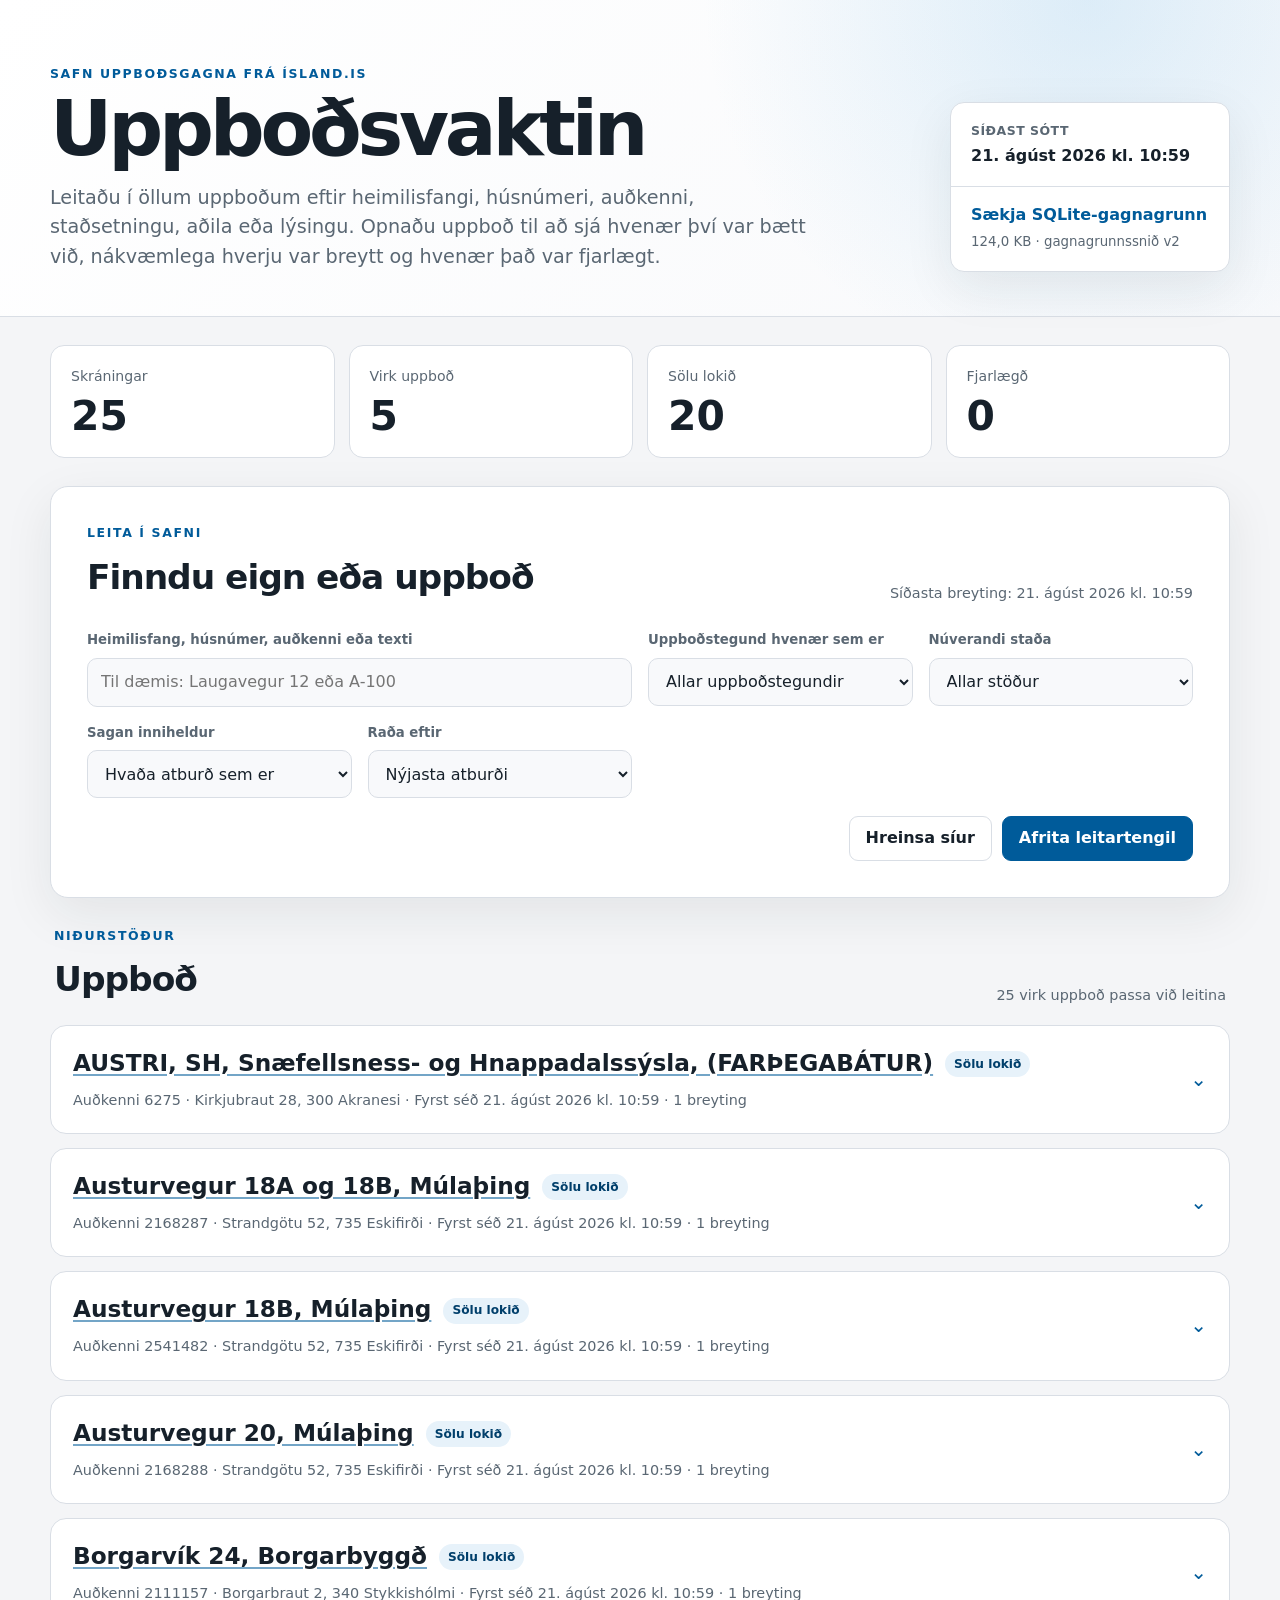
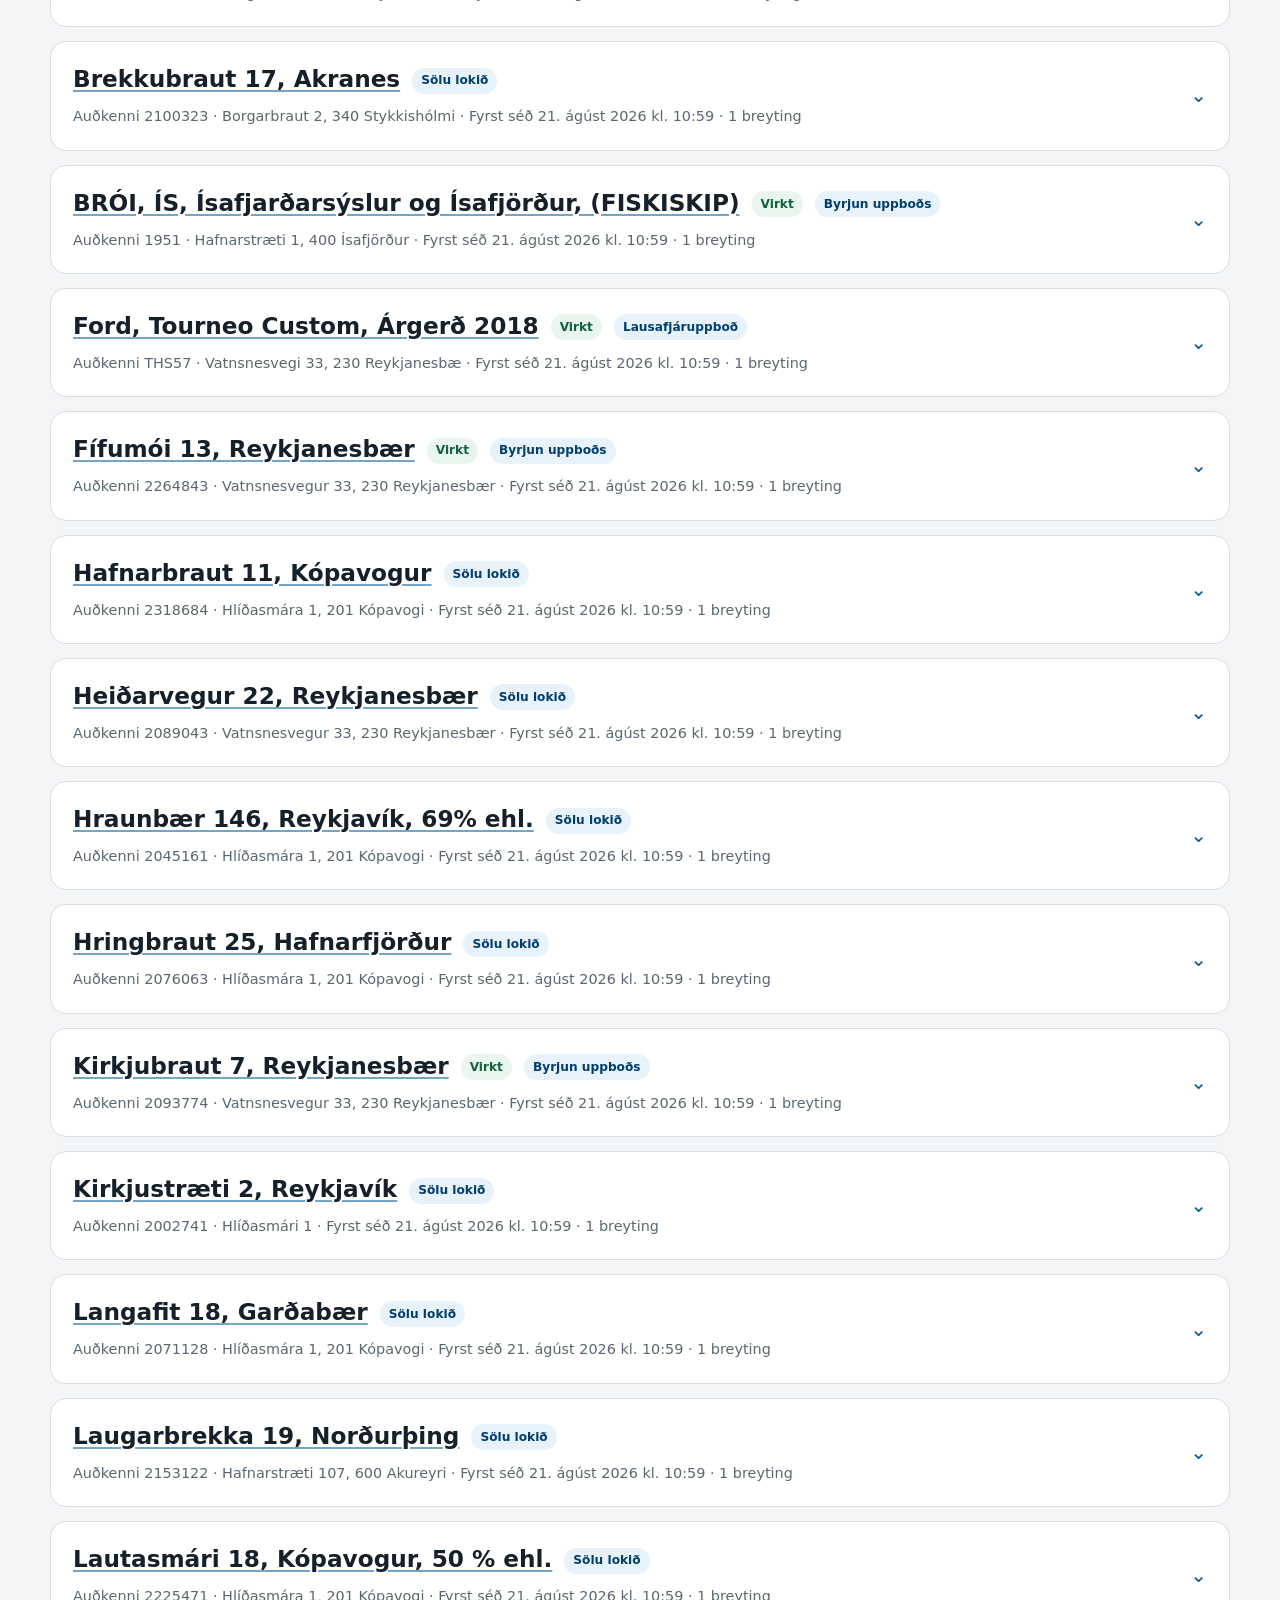
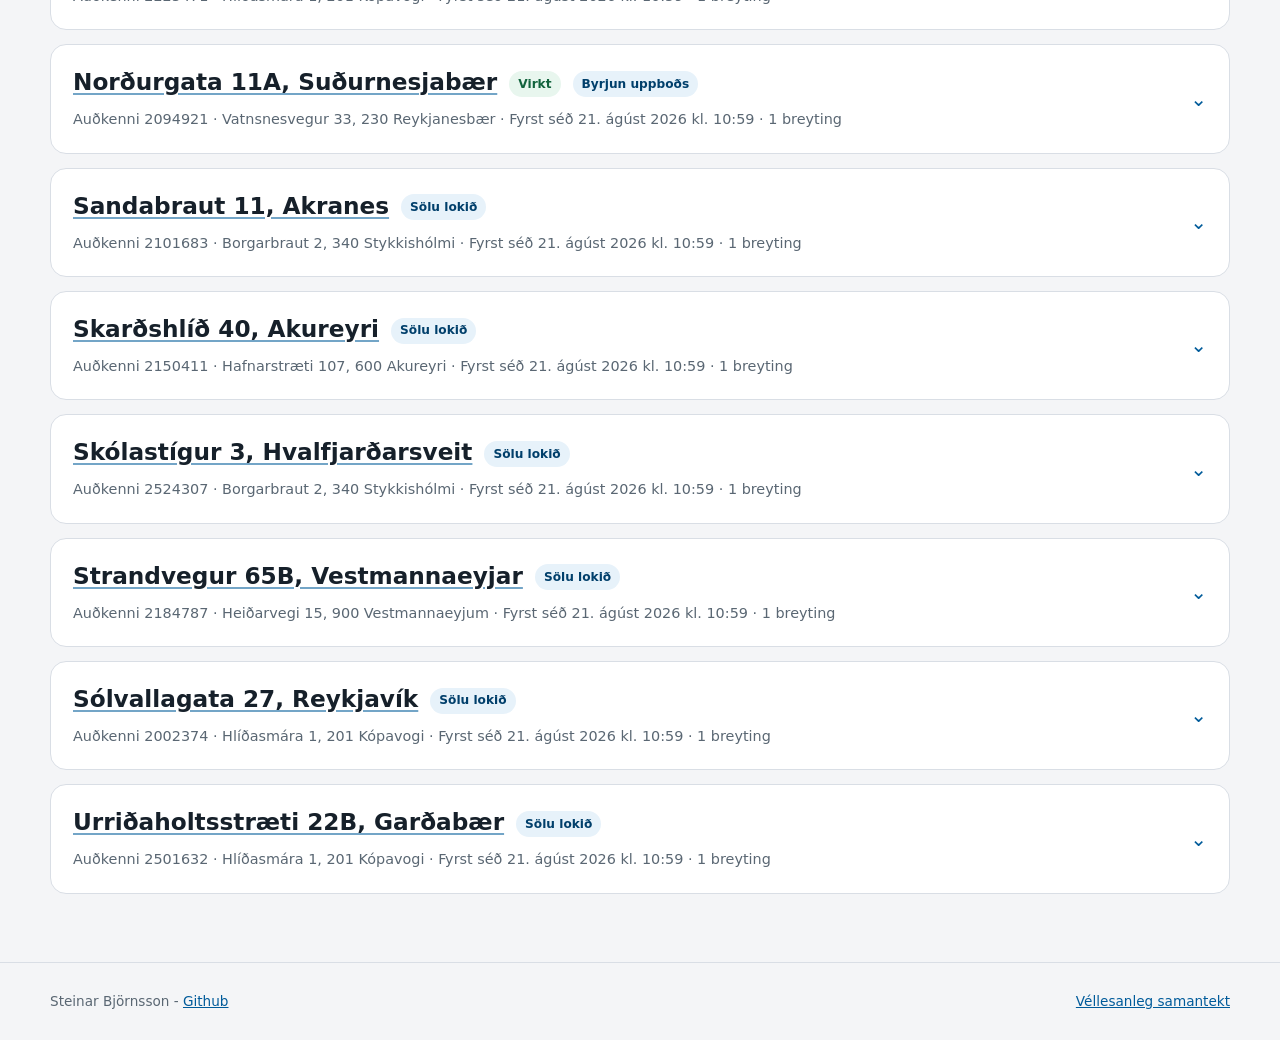
==== commit 5def05a9: "data: update Uppboð history 2026-08-21T13:08:53.405000Z" ====
--- a/site/index.html
+++ b/site/index.html
@@ -8,7 +8,7 @@
       content="Leitaðu í uppboðum frá Ísland.is og skoðaðu hvenær skráningum var bætt við, breytt eða þær fjarlægðar."
     />
     <meta name="color-scheme" content="light dark" />
-    <title>Uppboðsskrá</title>
+    <title>Uppboðsvaktin</title>
     <link rel="stylesheet" href="styles.css" />
   </head>
   <body>
@@ -16,7 +16,7 @@
       <div class="shell hero__inner">
         <div>
           <p class="eyebrow">Safn uppboðsgagna frá Ísland.is</p>
-          <h1>Uppboðsskrá</h1>
+          <h1>Uppboðsvaktin</h1>
           <p class="hero__intro">
             Leitaðu í öllum uppboðum eftir heimilisfangi, húsnúmeri,
             auðkenni, staðsetningu, aðila eða lýsingu. Opnaðu uppboð
@@ -150,24 +150,11 @@
           </button>
         </div>
       </section>
-
-      <section class="about" aria-labelledby="about-heading">
-        <div>
-          <p class="eyebrow">Gagnalíkan</p>
-          <h2 id="about-heading">Hvað er varðveitt</h2>
-        </div>
-        <p>
-          SQLite-skráin er aðalsafnið. Hún geymir eina færslu fyrir hverja
-          skráningu, atburðaferil, heildarmyndir og aðskilin eldri og ný gildi
-          fyrir hvern breyttan reit. Allar uppboðstegundir eru varðveittar;
-          þrengri reglur GitHub-tilkynninga sía þetta safn ekki.
-        </p>
-      </section>
     </main>
 
     <footer class="footer">
       <div class="shell footer__inner">
-        <span>Búið til sjálfvirkt úr opinberum GraphQL-gagnagrunni Uppboða.</span>
+        <span>Steinar Björnsson - <a href="https://github.com/steinarb1234">Github</a></span>
         <a href="data/summary.json">Véllesanleg samantekt</a>
       </div>
     </footer>
@@ -175,7 +162,7 @@
     <noscript>
       <div class="shell notice notice--error">
         JavaScript þarf að vera virkt til að leitin virki í vafra.
-        SQLite-gagnagrunnurinn er áfram aðgengilegur í niðurhalshlekknum hér að
+        SQLite-gagnagrunnurinn er áfram aðgengilegur í hlekknum hér að
         ofan.
       </div>
     </noscript>
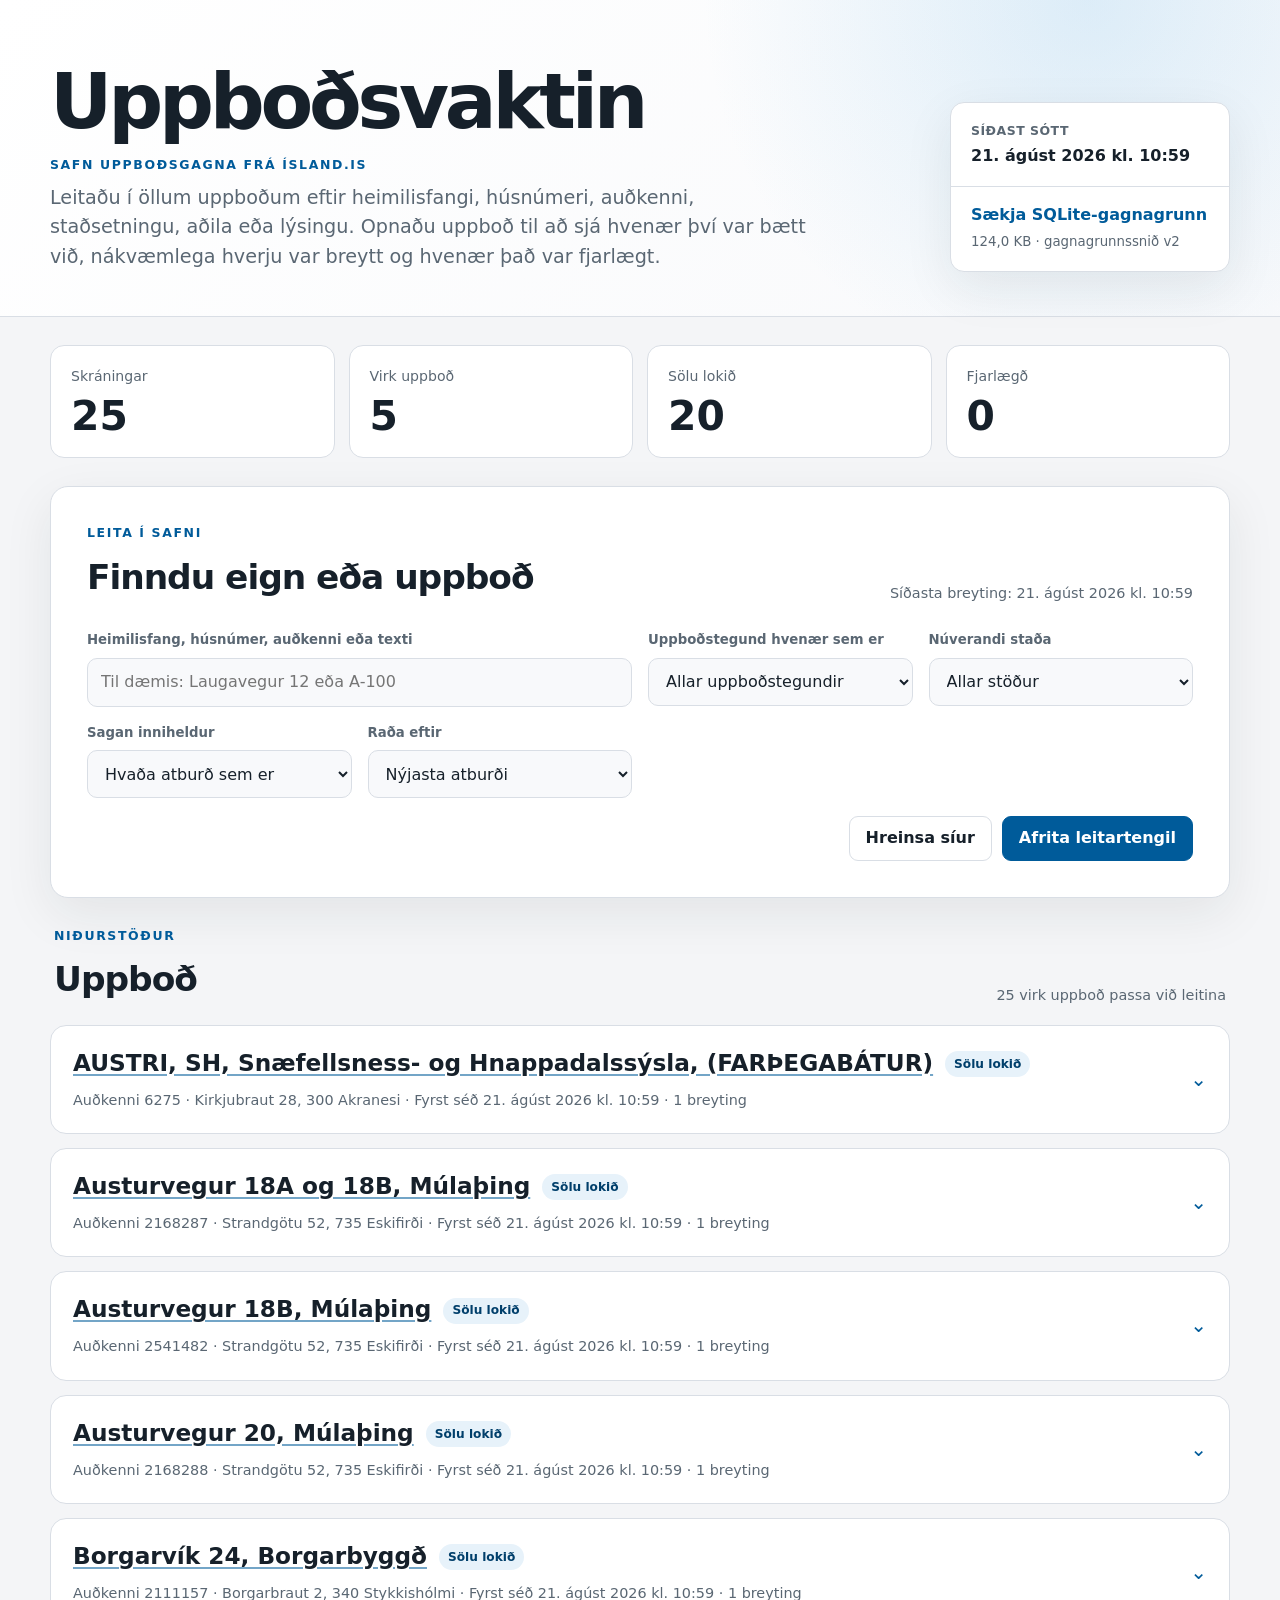
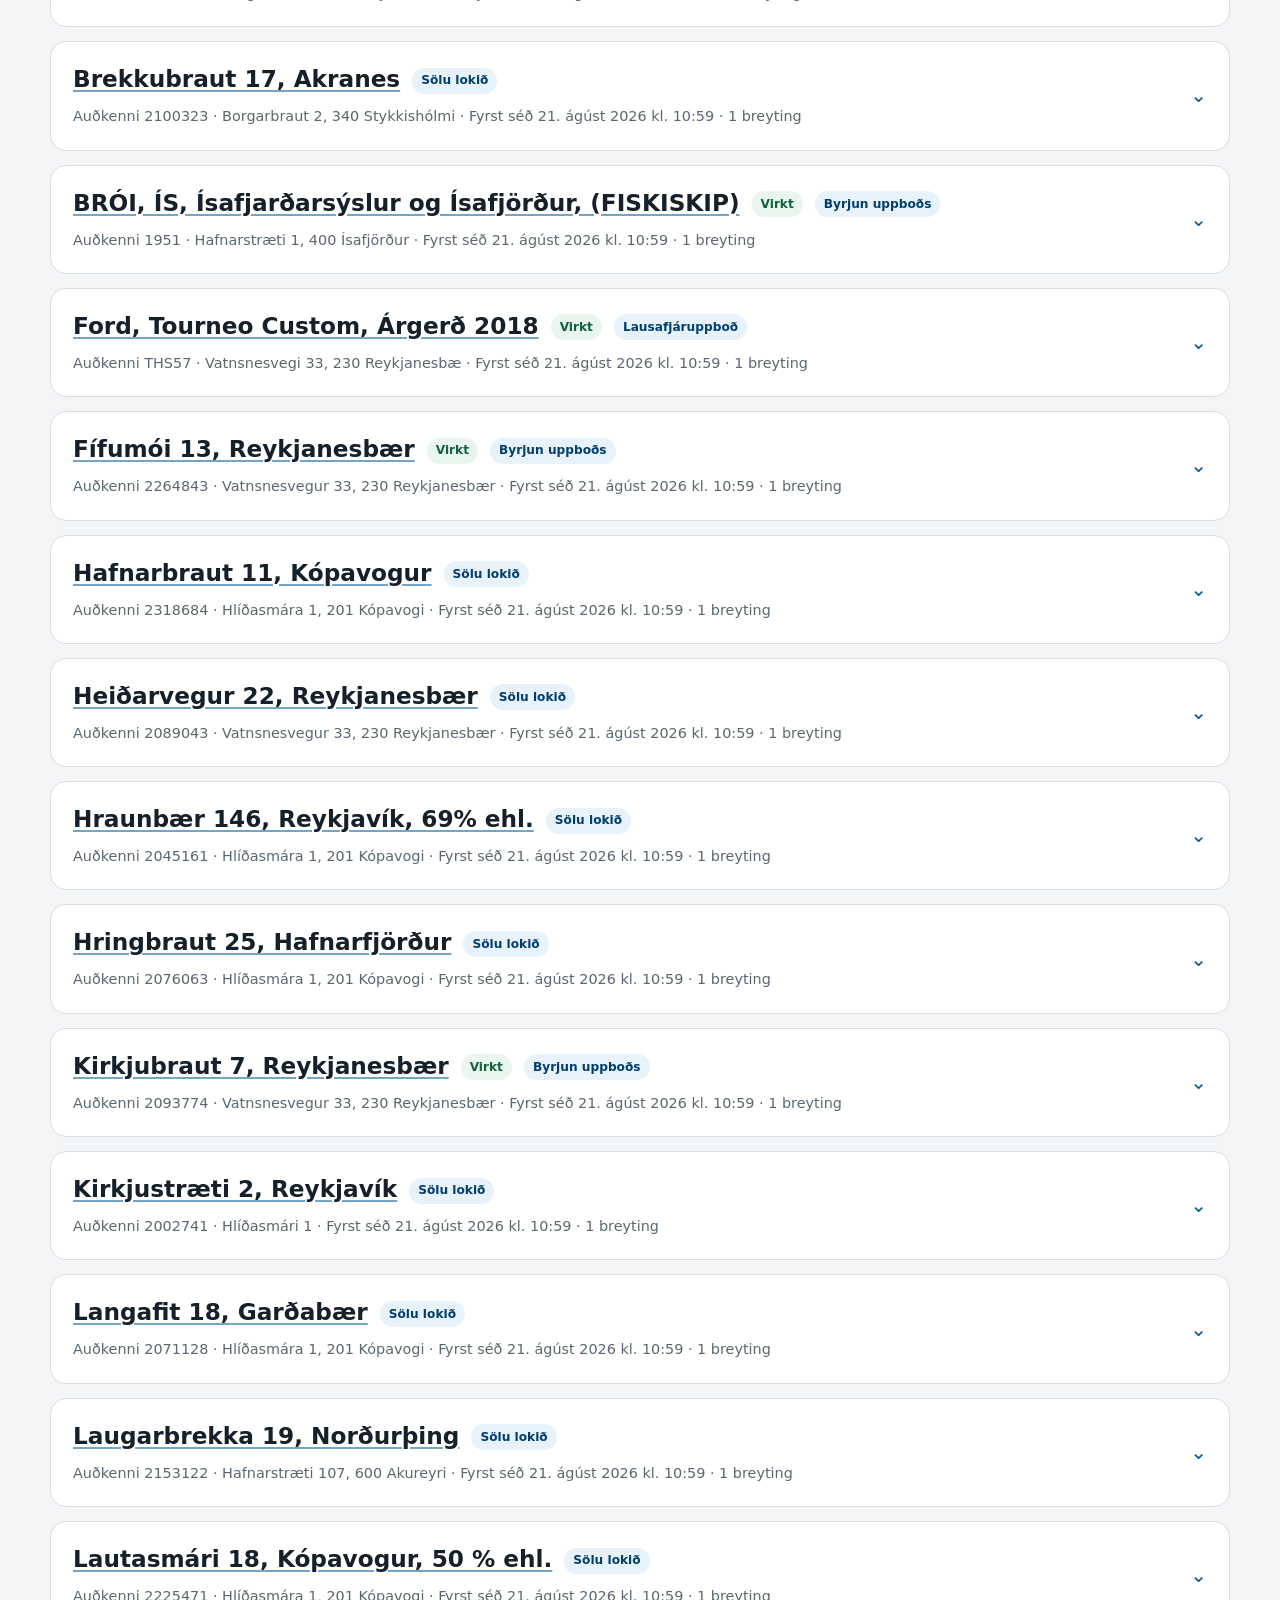
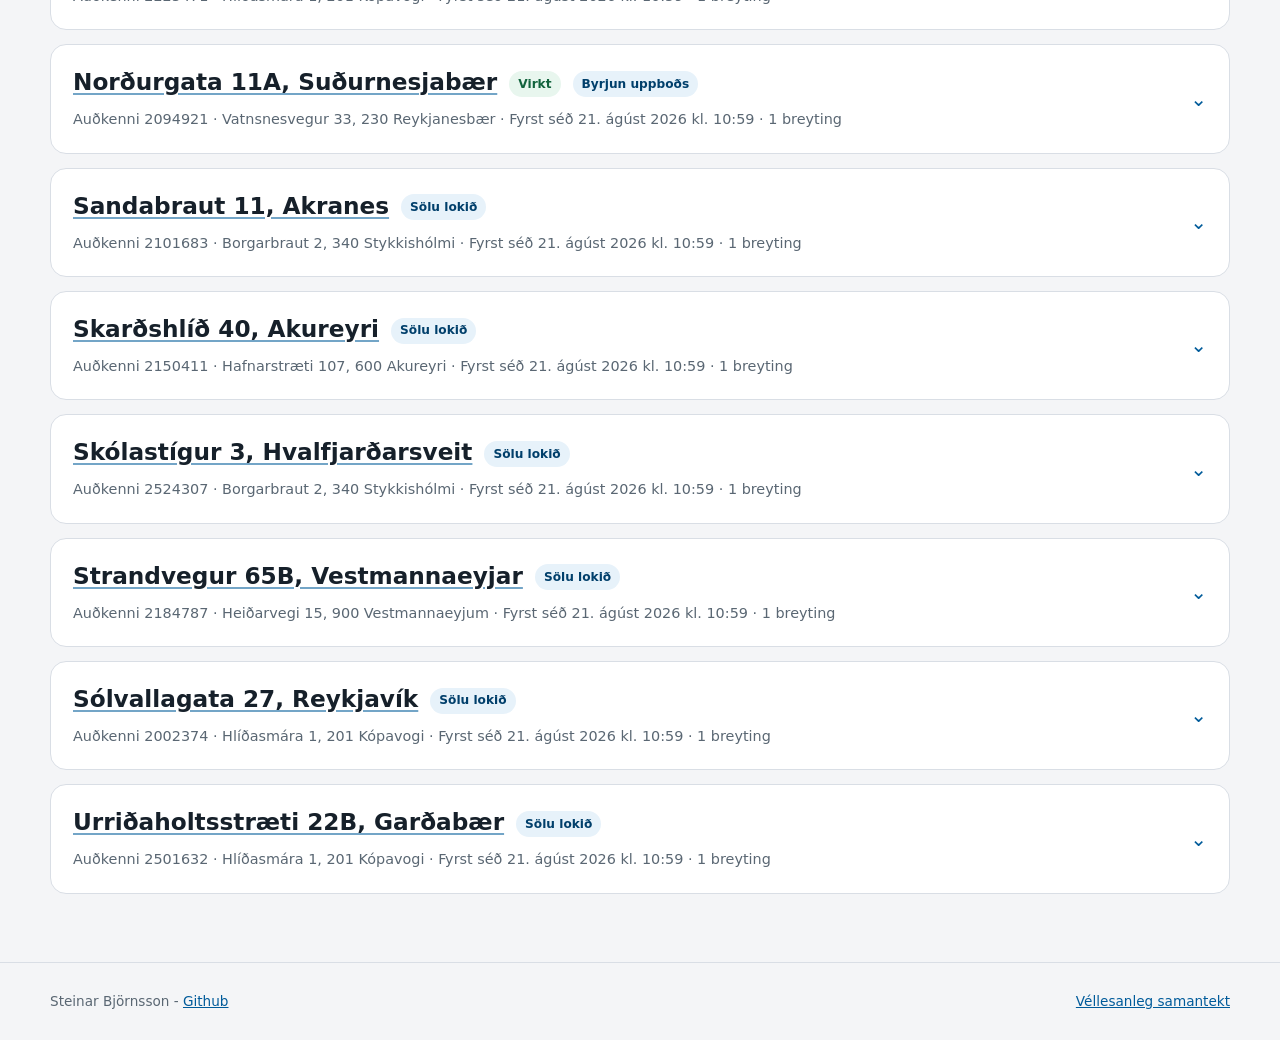
==== commit 4bee53da: "data: update Uppboð history 2026-08-21T13:12:57.329000Z" ====
--- a/site/index.html
+++ b/site/index.html
@@ -15,8 +15,8 @@
     <header class="hero">
       <div class="shell hero__inner">
         <div>
+          <h1>Uppboðsvaktin</h1>
           <p class="eyebrow">Safn uppboðsgagna frá Ísland.is</p>
-          <h1>Uppboðsvaktin</h1>
           <p class="hero__intro">
             Leitaðu í öllum uppboðum eftir heimilisfangi, húsnúmeri,
             auðkenni, staðsetningu, aðila eða lýsingu. Opnaðu uppboð
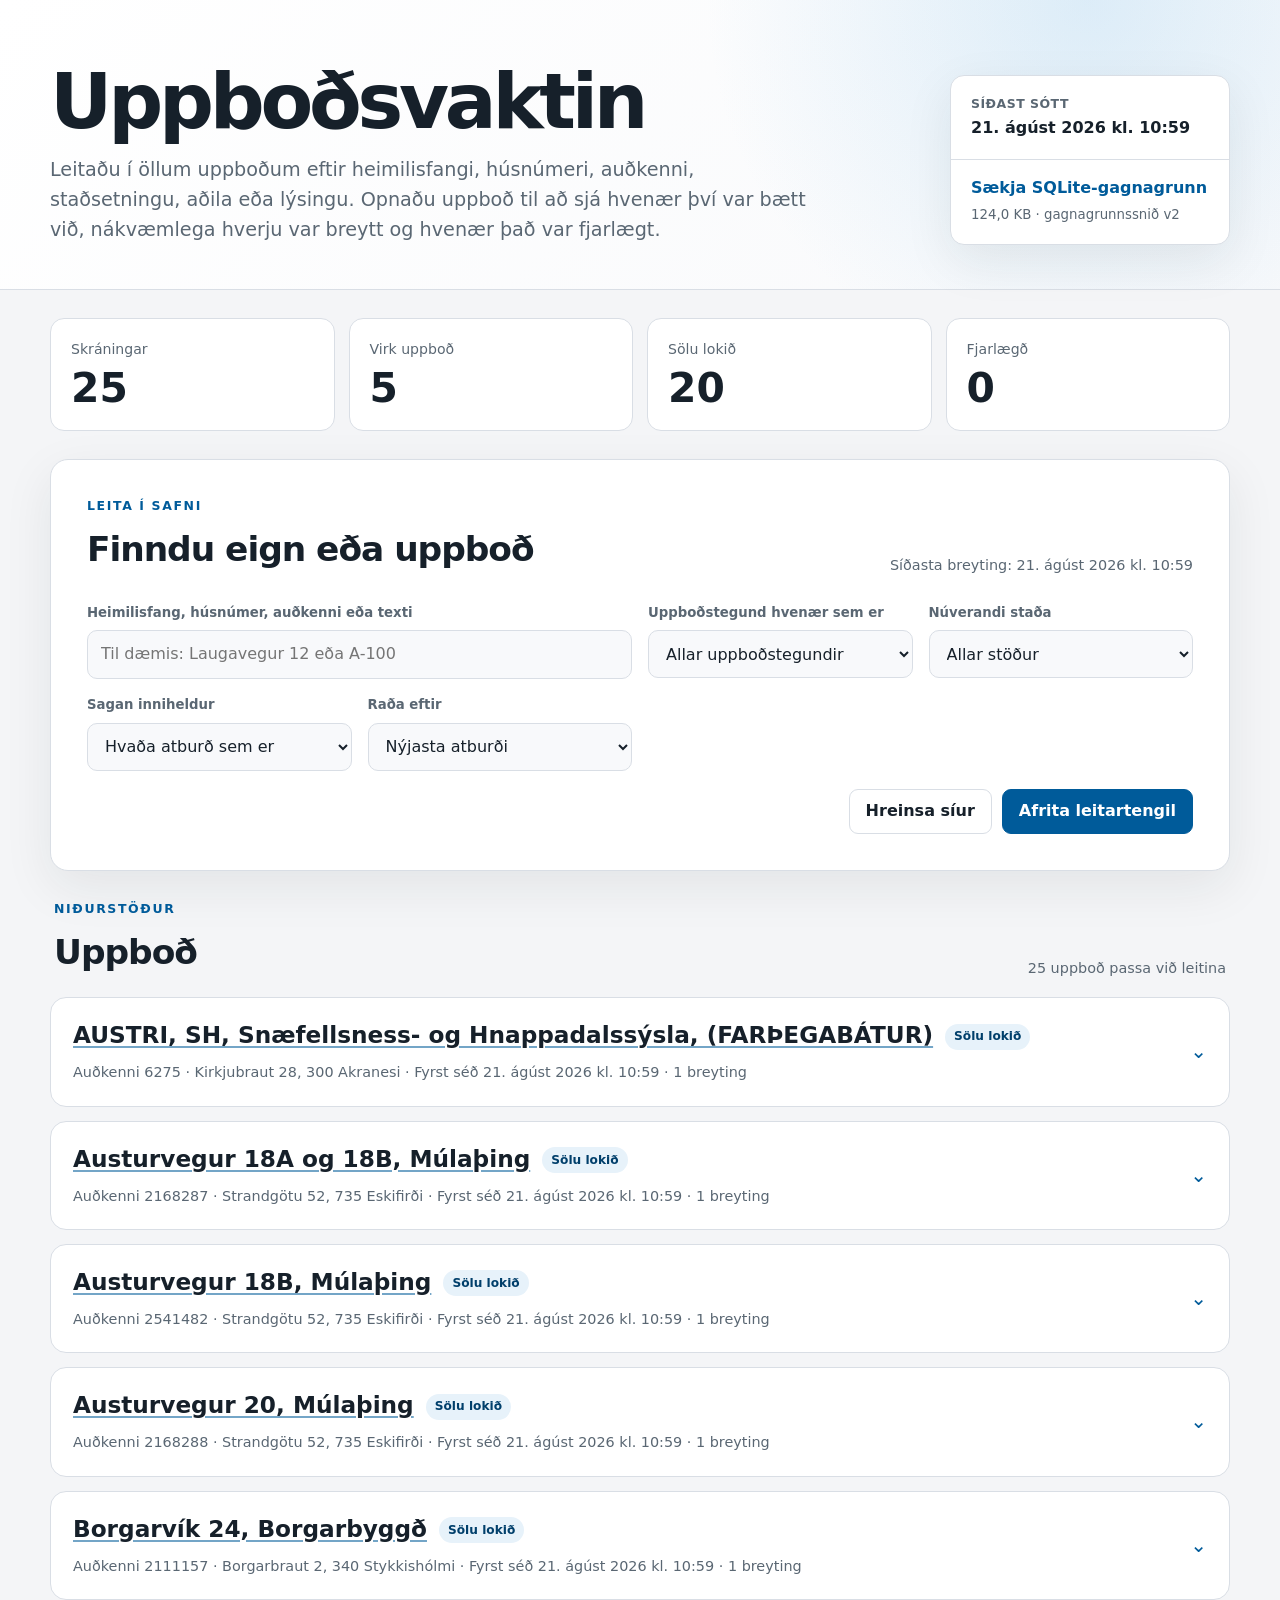
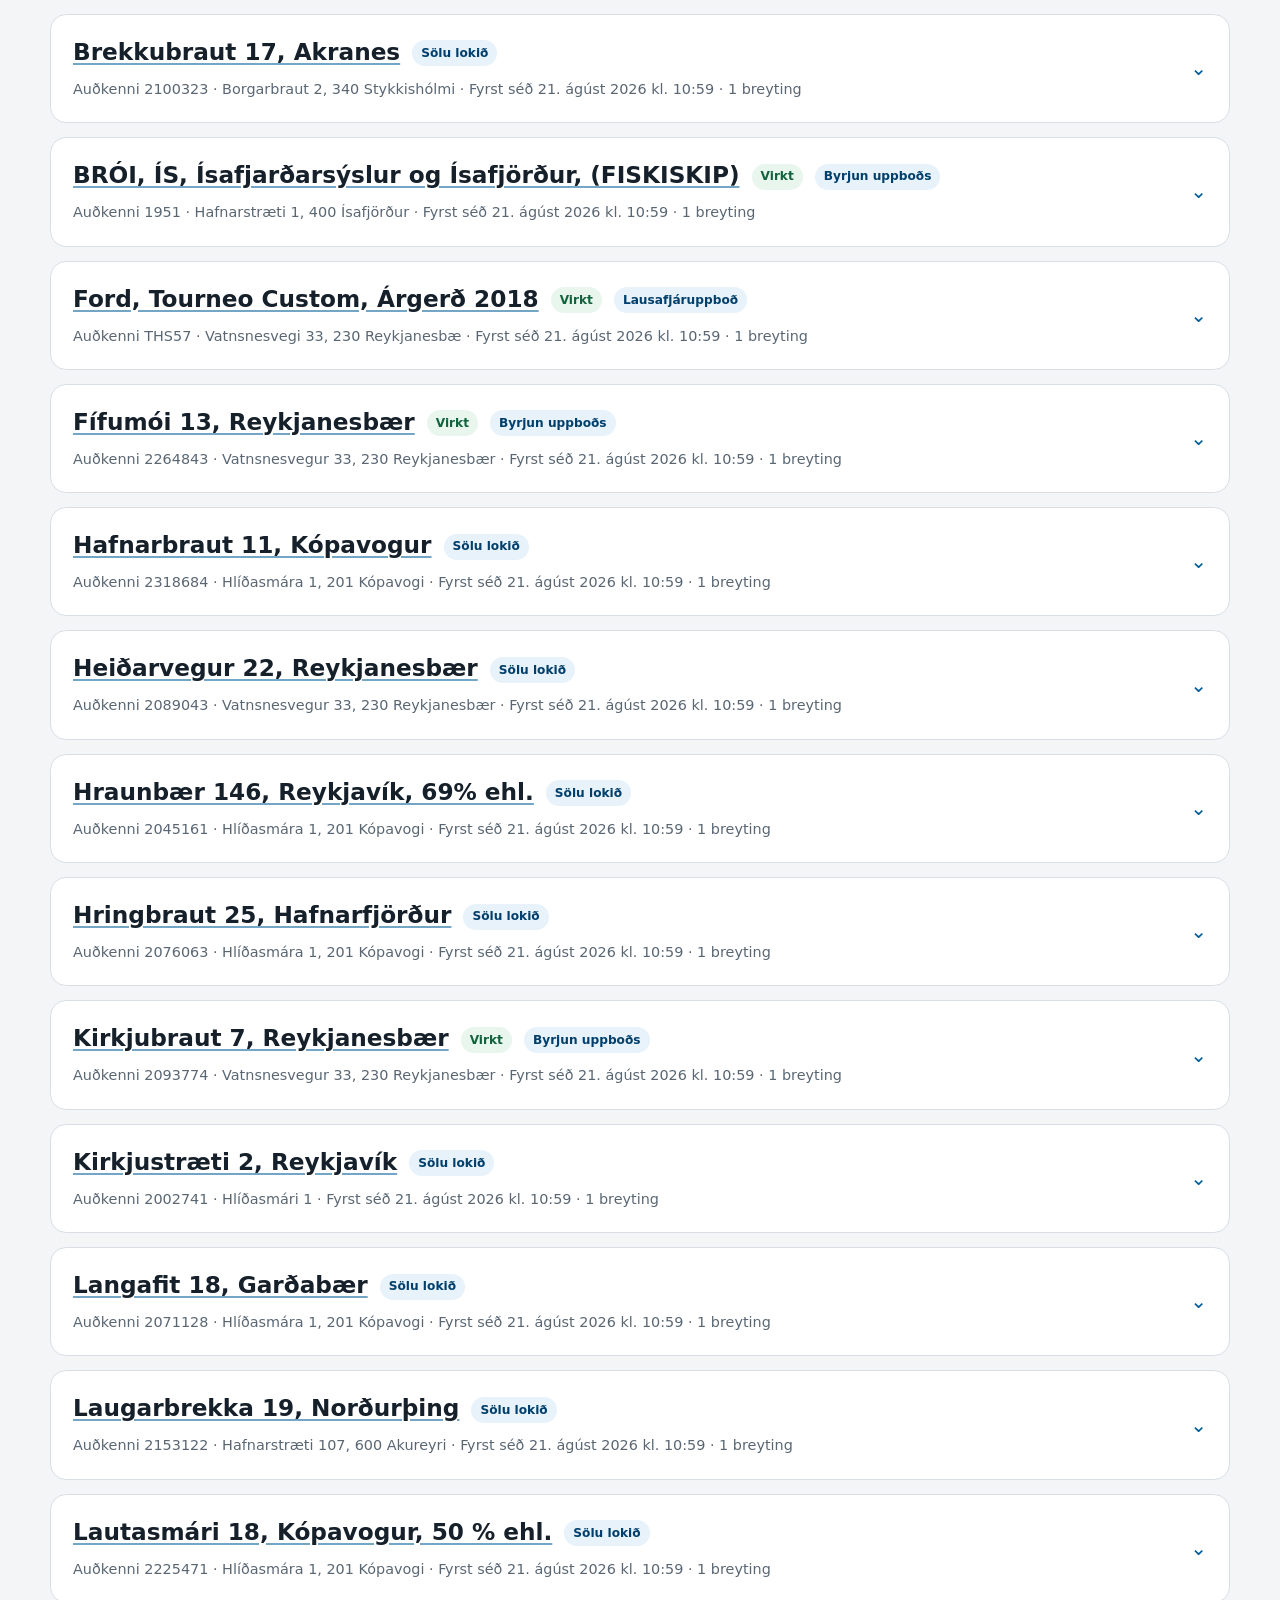
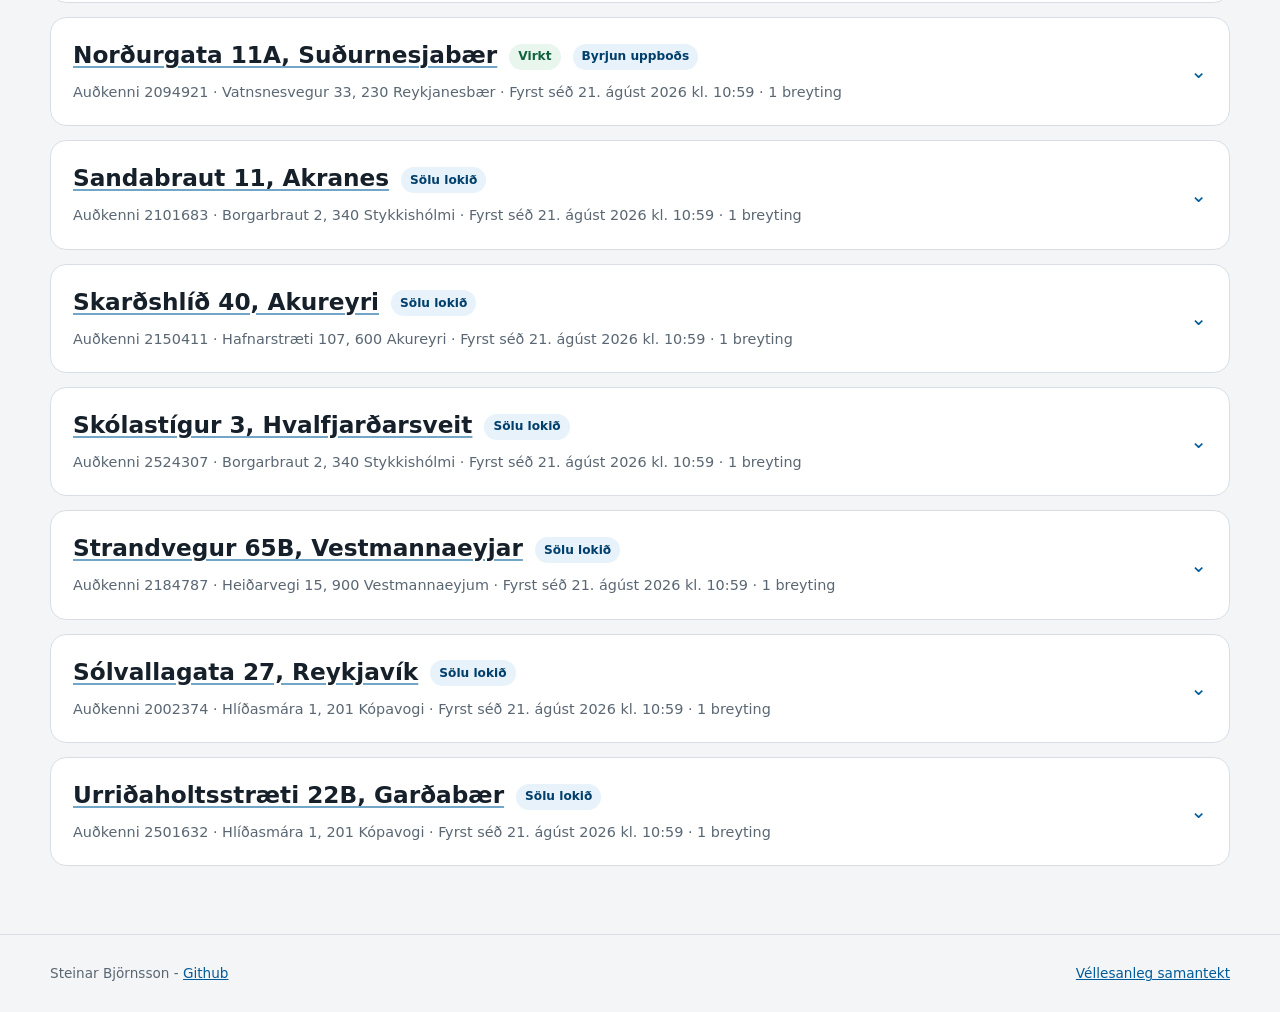
==== commit 48968df7: "data: update Uppboð history 2026-08-21T14:03:04.310000Z" ====
--- a/site/index.html
+++ b/site/index.html
@@ -16,7 +16,6 @@
       <div class="shell hero__inner">
         <div>
           <h1>Uppboðsvaktin</h1>
-          <p class="eyebrow">Safn uppboðsgagna frá Ísland.is</p>
           <p class="hero__intro">
             Leitaðu í öllum uppboðum eftir heimilisfangi, húsnúmeri,
             auðkenni, staðsetningu, aðila eða lýsingu. Opnaðu uppboð
